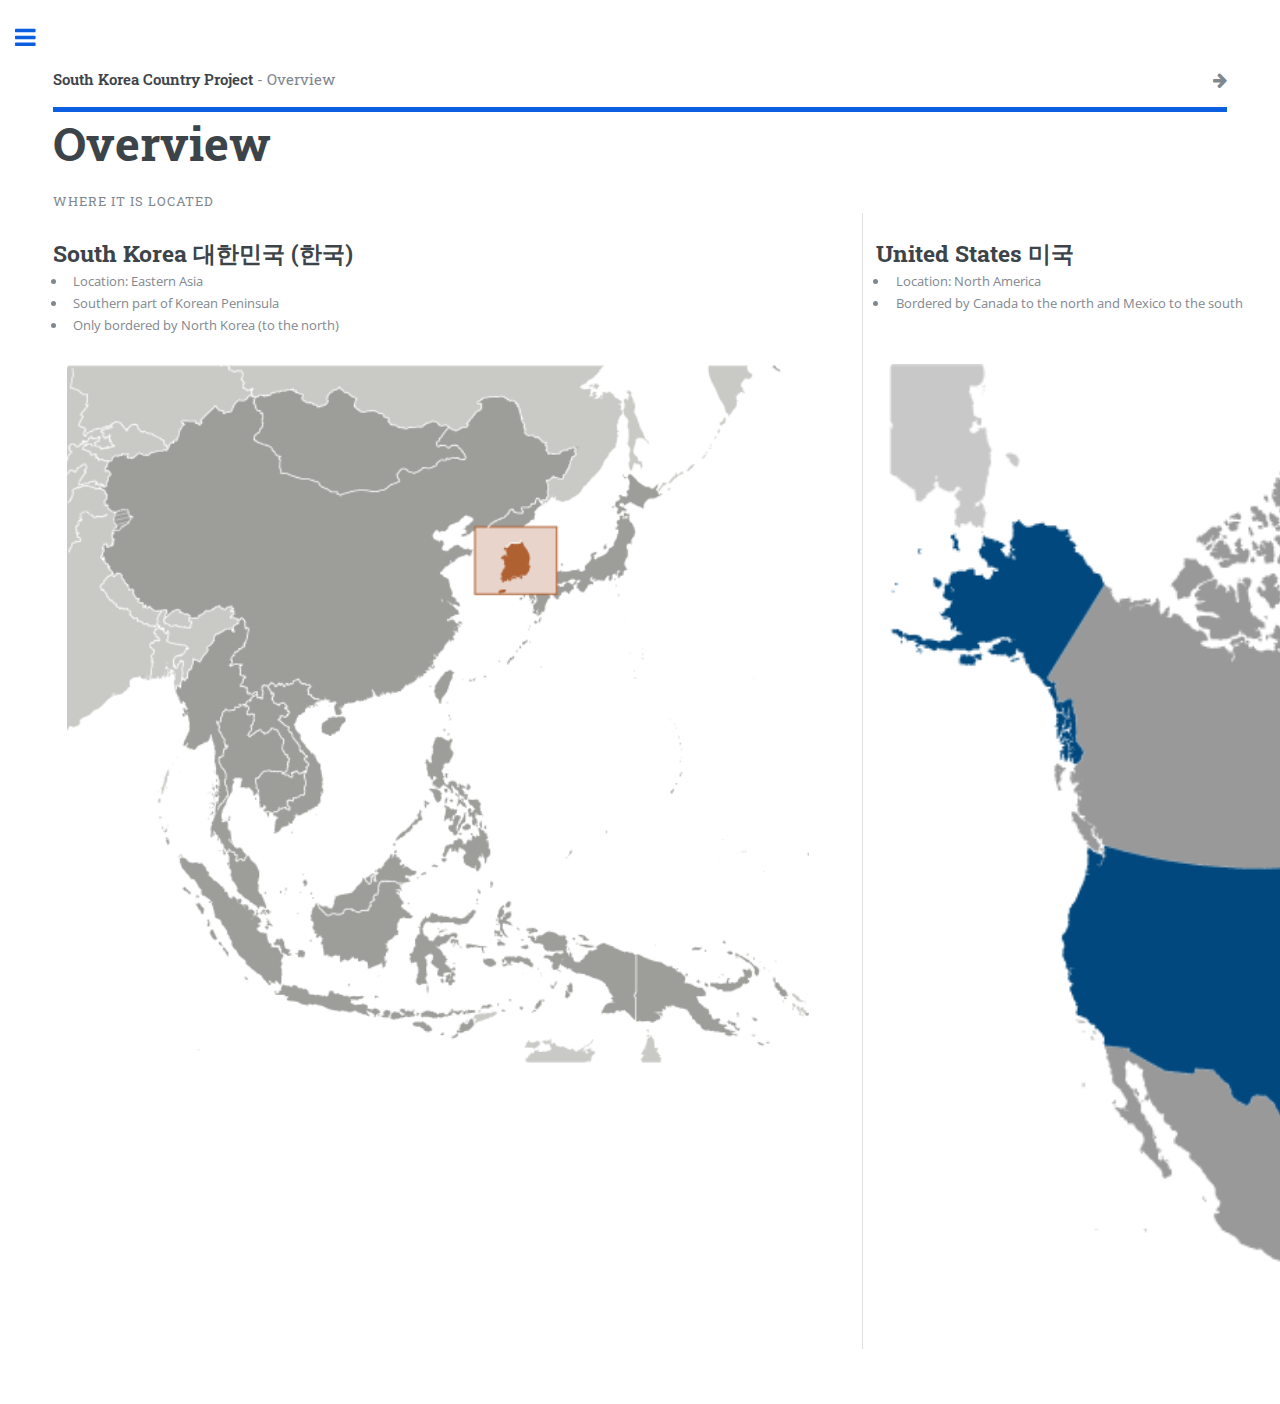
==== index.html @ 979a8338 "Add files via upload" ====
<!DOCTYPE HTML>
<html>
	<head>
		<title>Country Project - Overview</title>
		<meta charset="utf-8" />
		<meta name="viewport" content="width=device-width, initial-scale=1, user-scalable=no" />
		<link rel="stylesheet" href="assets/css/main.css" />
	</head>
	<body class="is-preload">

		<!-- Wrapper -->
			<div id="wrapper">

				<!-- Main -->
					<div id="main">
						<div class="inner">

							<!-- Header -->
								<header id="header">
									<a href="index.html" class="logo"><strong>South Korea Country Project</strong> - Overview</a>
									<ul class="icons">
										<li><a href="people.html" class="icon fa-arrow-right"><span class="label"></span></a></li>
									</ul>
								</header>

							<!-- Banner -->
								<section id="banner">
									<div class="content">
										<header>
											<h1>Overview</h1>
											<p>Where It Is Located</p>
										</header>
										<div class="posts">
											<article>
												<h2>South Korea 대한민국 (한국)</h2>
												<ul>
													<li>Location: Eastern Asia</li>
													<li>Southern part of Korean Peninsula</li>
													<li>Only bordered by North Korea (to the north)</li>
												</ul>
												<span class="object">
													<img src="images/krmap.png" alt="" />
												</span>
											</article>
											<article>
												<h2>United States 미국</h2>
												<ul>
													<li>Location: North America</li>
													<li>Bordered by Canada to the north and Mexico to the south</li>
													<br>
												</ul>
												<span class="object">
														<img src="images/usmap.png" alt="" />
												</span>
											</article>
										</div>
										<!--
										<ul class="actions">
											<li><a href="#" class="button big">Learn More</a></li>
										</ul>
									-->
									</div>
									
								</section>

							<!-- Section -->
							<!--
								<section>
									<header class="major">
										<h2>Erat lacinia</h2>
									</header>
									<div class="features">
										<article>
											<span class="icon fa-diamond"></span>
											<div class="content">
												<h3>Portitor ullamcorper</h3>
												<p>Aenean ornare velit lacus, ac varius enim lorem ullamcorper dolore. Proin aliquam facilisis ante interdum. Sed nulla amet lorem feugiat tempus aliquam.</p>
											</div>
										</article>
										<article>
											<span class="icon fa-paper-plane"></span>
											<div class="content">
												<h3>Sapien veroeros</h3>
												<p>Aenean ornare velit lacus, ac varius enim lorem ullamcorper dolore. Proin aliquam facilisis ante interdum. Sed nulla amet lorem feugiat tempus aliquam.</p>
											</div>
										</article>
										<article>
											<span class="icon fa-rocket"></span>
											<div class="content">
												<h3>Quam lorem ipsum</h3>
												<p>Aenean ornare velit lacus, ac varius enim lorem ullamcorper dolore. Proin aliquam facilisis ante interdum. Sed nulla amet lorem feugiat tempus aliquam.</p>
											</div>
										</article>
										<article>
											<span class="icon fa-signal"></span>
											<div class="content">
												<h3>Sed magna finibus</h3>
												<p>Aenean ornare velit lacus, ac varius enim lorem ullamcorper dolore. Proin aliquam facilisis ante interdum. Sed nulla amet lorem feugiat tempus aliquam.</p>
											</div>
										</article>
									</div>
								</section>
-->
							<!-- Section -->
							<!--
								<section>
									<header class="major">
										<h2>Ipsum sed dolor</h2>
									</header>
									<div class="posts">
										<article>
											<a href="#" class="image"><img src="images/pic01.jpg" alt="" /></a>
											<h3>Interdum aenean</h3>
											<p>Aenean ornare velit lacus, ac varius enim lorem ullamcorper dolore. Proin aliquam facilisis ante interdum. Sed nulla amet lorem feugiat tempus aliquam.</p>
											<ul class="actions">
												<li><a href="#" class="button">More</a></li>
											</ul>
										</article>
										<article>
											<a href="#" class="image"><img src="images/pic02.jpg" alt="" /></a>
											<h3>Nulla amet dolore</h3>
											<p>Aenean ornare velit lacus, ac varius enim lorem ullamcorper dolore. Proin aliquam facilisis ante interdum. Sed nulla amet lorem feugiat tempus aliquam.</p>
											<ul class="actions">
												<li><a href="#" class="button">More</a></li>
											</ul>
										</article>
										<article>
											<a href="#" class="image"><img src="images/pic03.jpg" alt="" /></a>
											<h3>Tempus ullamcorper</h3>
											<p>Aenean ornare velit lacus, ac varius enim lorem ullamcorper dolore. Proin aliquam facilisis ante interdum. Sed nulla amet lorem feugiat tempus aliquam.</p>
											<ul class="actions">
												<li><a href="#" class="button">More</a></li>
											</ul>
										</article>
										<article>
											<a href="#" class="image"><img src="images/pic04.jpg" alt="" /></a>
											<h3>Sed etiam facilis</h3>
											<p>Aenean ornare velit lacus, ac varius enim lorem ullamcorper dolore. Proin aliquam facilisis ante interdum. Sed nulla amet lorem feugiat tempus aliquam.</p>
											<ul class="actions">
												<li><a href="#" class="button">More</a></li>
											</ul>
										</article>
										<article>
											<a href="#" class="image"><img src="images/pic05.jpg" alt="" /></a>
											<h3>Feugiat lorem aenean</h3>
											<p>Aenean ornare velit lacus, ac varius enim lorem ullamcorper dolore. Proin aliquam facilisis ante interdum. Sed nulla amet lorem feugiat tempus aliquam.</p>
											<ul class="actions">
												<li><a href="#" class="button">More</a></li>
											</ul>
										</article>
										<article>
											<a href="#" class="image"><img src="images/pic06.jpg" alt="" /></a>
											<h3>Amet varius aliquam</h3>
											<p>Aenean ornare velit lacus, ac varius enim lorem ullamcorper dolore. Proin aliquam facilisis ante interdum. Sed nulla amet lorem feugiat tempus aliquam.</p>
											<ul class="actions">
												<li><a href="#" class="button">More</a></li>
											</ul>
										</article>
									</div>
								</section>
-->
						</div>
					</div>

				<!-- Sidebar -->
					<div id="sidebar">
						<div class="inner">

							<!-- Search -->
							<!--
								<section id="search" class="alt">
									<form method="post" action="#">
										<input type="text" name="query" id="query" placeholder="Search" />
									</form>
								</section>
-->
							<!-- Menu -->
								<nav id="menu">
									<header class="major">
										<h2>Navigation</h2>
									</header>
									<ul>
										<li><a href="index.html">Overview</a></li>
										<li><a href="people.html">People and Society</a></li>
										<li>
											<span class="opener">Government</span>
											<ul>
												<li><a href="govtype.html">Type of Government</a></li>
												<li><a href="govexe.html">Executive</a></li>
												<li><a href="govleg.html">Legislative</a></li>
												<li><a href="govjud.html">Judicial</a></li>
											</ul>
										</li>
										<li><a href="economy.html">Economy</a></li>
										<li><a href="costofliving.html">Cost of Living</a></li>
										<li><a href="military.html">Military</a></li>
										<li><a href="communication.html">Communication</a></li>
										<li><a href="energy.html">Energy</a></li>
										<li><a href="transportation.html">Transportation</a></li>
										<li><a href="facts.html">Interesting Facts</a></li>
									</ul>
								</nav>

							<!-- Section -->
							<!--
								<section>
									<header class="major">
										<h2>Ante interdum</h2>
									</header>
									<div class="mini-posts">
										<article>
											<a href="#" class="image"><img src="images/pic07.jpg" alt="" /></a>
											<p>Aenean ornare velit lacus, ac varius enim lorem ullamcorper dolore aliquam.</p>
										</article>
										<article>
											<a href="#" class="image"><img src="images/pic08.jpg" alt="" /></a>
											<p>Aenean ornare velit lacus, ac varius enim lorem ullamcorper dolore aliquam.</p>
										</article>
										<article>
											<a href="#" class="image"><img src="images/pic09.jpg" alt="" /></a>
											<p>Aenean ornare velit lacus, ac varius enim lorem ullamcorper dolore aliquam.</p>
										</article>
									</div>
									<ul class="actions">
										<li><a href="#" class="button">More</a></li>
									</ul>
								</section>
-->
							<!-- Section -->
							<!--
								<section>
									<header class="major">
										<h2>Get in touch</h2>
									</header>
									<p>Sed varius enim lorem ullamcorper dolore aliquam aenean ornare velit lacus, ac varius enim lorem ullamcorper dolore. Proin sed aliquam facilisis ante interdum. Sed nulla amet lorem feugiat tempus aliquam.</p>
									<ul class="contact">
										<li class="fa-envelope-o"><a href="#">information@untitled.tld</a></li>
										<li class="fa-phone">(000) 000-0000</li>
										<li class="fa-home">1234 Somewhere Road #8254<br />
										Nashville, TN 00000-0000</li>
									</ul>
								</section>
-->
							<!-- Footer -->
								<footer id="footer">
									<p class="copyright">Daniel Nguyen <br>
									Shenkman 4A</p>
								</footer>

						</div>
					</div>

			</div>

		<!-- Scripts -->
			<script src="assets/js/jquery.min.js"></script>
			<script src="assets/js/browser.min.js"></script>
			<script src="assets/js/breakpoints.min.js"></script>
			<script src="assets/js/util.js"></script>
			<script src="assets/js/main.js"></script>

	</body>
</html>
---- assets/css/main.css ----
@import url(font-awesome.min.css);
@import url("https://fonts.googleapis.com/css?family=Open+Sans:400,600,400italic,600italic|Roboto+Slab:400,700");

html, body, div, span, applet, object,
iframe, h1, h2, h3, h4, h5, h6, p, blockquote,
pre, a, abbr, acronym, address, big, cite,
code, del, dfn, em, img, ins, kbd, q, s, samp,
small, strike, strong, sub, sup, tt, var, b,
u, i, center, dl, dt, dd, ol, ul, li, fieldset,
form, label, legend, table, caption, tbody,
tfoot, thead, tr, th, td, article, aside,
canvas, details, embed, figure, figcaption,
footer, header, hgroup, menu, nav, output, ruby,
section, summary, time, mark, audio, video {
	margin: 0;
	padding: 0;
	border: 0;
	font-size: 100%;
	font: inherit;
	vertical-align: baseline;}

article, aside, details, figcaption, figure,
footer, header, hgroup, menu, nav, section {
	display: block;}

body {
	line-height: 1;
}

ol, ul {
	list-style: none;
}

blockquote, q {
	quotes: none;
}

	blockquote:before, blockquote:after, q:before, q:after {
		content: '';
		content: none;
	}

table {
	border-collapse: collapse;
	border-spacing: 0;
}

body {
	-webkit-text-size-adjust: none;
}

mark {
	background-color: transparent;
	color: inherit;
}

input::-moz-focus-inner {
	border: 0;
	padding: 0;
}

input, select, textarea {
	-moz-appearance: none;
	-webkit-appearance: none;
	-ms-appearance: none;
	appearance: none;
}

/* Basic */

	@-ms-viewport {
		width: device-width;
	}

	body {
		-ms-overflow-style: scrollbar;
	}

	@media screen and (max-width: 480px) {

		html, body {
			min-width: 320px;
		}

	}

	html {
		box-sizing: border-box;
	}

	*, *:before, *:after {
		box-sizing: inherit;
	}

	body {
		background: #ffffff;
	}

		body.is-preload *, body.is-preload *:before, body.is-preload *:after, body.is-resizing *, body.is-resizing *:before, body.is-resizing *:after {
			-moz-animation: none !important;
			-webkit-animation: none !important;
			-ms-animation: none !important;
			animation: none !important;
			-moz-transition: none !important;
			-webkit-transition: none !important;
			-ms-transition: none !important;
			transition: none !important;
		}

/* Type */

	body, input, select, textarea {
		color: #7f888f;
		font-family: "Open Sans", sans-serif;
		font-size: 13pt;
		font-weight: 400;
		line-height: 1.65;
	}

		@media screen and (max-width: 1680px) {

			body, input, select, textarea {
				font-size: 11pt;
			}

		}

		@media screen and (max-width: 1280px) {

			body, input, select, textarea {
				font-size: 10pt;
			}

		}

		@media screen and (max-width: 360px) {

			body, input, select, textarea {
				font-size: 9pt;
			}

		}

	a {
		-moz-transition: color 0.2s ease-in-out, border-bottom-color 0.2s ease-in-out;
		-webkit-transition: color 0.2s ease-in-out, border-bottom-color 0.2s ease-in-out;
		-ms-transition: color 0.2s ease-in-out, border-bottom-color 0.2s ease-in-out;
		transition: color 0.2s ease-in-out, border-bottom-color 0.2s ease-in-out;
		border-bottom: dotted 1px;
		color: #0d5fe2;
		text-decoration: none;
	}

		a:hover {
			border-bottom-color: #0d5fe2;
			color: #0d5fe2 !important;
		}

			a:hover strong {
				color: inherit;
			}

	strong, b {
		color: #3d4449;
		font-weight: 600;
	}

	em, i {
		font-style: italic;
	}

	p {
		margin: 0 0 0 0;
	}

	h1, h2, h3, h4, h5, h6 {
		color: #3d4449;
		font-family: "Roboto Slab", serif;
		font-weight: 700;
		line-height: 1.5;
		margin: 1em 0 0 0;
	}

		h1 a, h2 a, h3 a, h4 a, h5 a, h6 a {
			color: inherit;
			text-decoration: none;
			border-bottom: 0;
		}

	h1 {
		font-size: 4em;
		margin: 0 0 0.5em 0;
		line-height: 1.3;
	}

	h2 {
		font-size: 1.75em;
	}

	h3 {
		font-size: 1.25em;
	}

	h4 {
		font-size: 1.1em;
	}

	h5 {
		font-size: 0.9em;
	}

	h6 {
		font-size: 0.7em;
	}

	@media screen and (max-width: 1680px) {

		h1 {
			font-size: 3.5em;
		}

	}

	@media screen and (max-width: 980px) {

		h1 {
			font-size: 3.25em;
		}

	}

	@media screen and (max-width: 736px) {

		h1 {
			font-size: 2em;
			line-height: 1.4;
		}

		h2 {
			font-size: 1.5em;
		}

	}

	sub {
		font-size: 0.8em;
		position: relative;
		top: 0.5em;
	}

	sup {
		font-size: 0.8em;
		position: relative;
		top: -0.5em;
	}

	blockquote {
		border-left: solid 3px rgba(210, 215, 217, 0.75);
		font-style: italic;
		margin: 0 0 2em 0;
		padding: 0.5em 0 0.5em 2em;
	}

	code {
		background: rgba(230, 235, 237, 0.25);
		border-radius: 0.375em;
		border: solid 1px rgba(210, 215, 217, 0.75);
		font-family: "Courier New", monospace;
		font-size: 0.9em;
		margin: 0 0.25em;
		padding: 0.25em 0.65em;
	}

	pre {
		-webkit-overflow-scrolling: touch;
		font-family: "Courier New", monospace;
		font-size: 0.9em;
		margin: 0 0 2em 0;
	}

		pre code {
			display: block;
			line-height: 1.75;
			padding: 1em 1.5em;
			overflow-x: auto;
		}

	hr {
		border: 0;
		border-bottom: solid 1px rgba(210, 215, 217, 0.75);
		margin: 2em 0;
	}

		hr.major {
			margin: 3em 0;
		}

	.align-left {
		text-align: left;
	}

	.align-center {
		text-align: center;
	}

	.align-right {
		text-align: right;
	}

/* Row */

	.row {
		display: flex;
		flex-wrap: wrap;
		box-sizing: border-box;
		align-items: stretch;
	}

		.row > * {
			box-sizing: border-box;
		}

		.row.gtr-uniform > * > :last-child {
			margin-bottom: 0;
		}

		.row.aln-left {
			justify-content: flex-start;
		}

		.row.aln-center {
			justify-content: center;
		}

		.row.aln-right {
			justify-content: flex-end;
		}

		.row.aln-top {
			align-items: flex-start;
		}

		.row.aln-middle {
			align-items: center;
		}

		.row.aln-bottom {
			align-items: flex-end;
		}

		.row > .imp {
			order: -1;
		}

		.row > .col-1 {
			width: 8.3333333333%;
		}

		.row > .off-1 {
			margin-left: 8.3333333333%;
		}

		.row > .col-2 {
			width: 16.6666666667%;
		}

		.row > .off-2 {
			margin-left: 16.6666666667%;
		}

		.row > .col-3 {
			width: 25%;
		}

		.row > .off-3 {
			margin-left: 25%;
		}

		.row > .col-4 {
			width: 33.3333333333%;
		}

		.row > .off-4 {
			margin-left: 33.3333333333%;
		}

		.row > .col-5 {
			width: 41.6666666667%;
		}

		.row > .off-5 {
			margin-left: 41.6666666667%;
		}

		.row > .col-6 {
			width: 50%;
		}

		.row > .off-6 {
			margin-left: 50%;
		}

		.row > .col-7 {
			width: 58.3333333333%;
		}

		.row > .off-7 {
			margin-left: 58.3333333333%;
		}

		.row > .col-8 {
			width: 66.6666666667%;
		}

		.row > .off-8 {
			margin-left: 66.6666666667%;
		}

		.row > .col-9 {
			width: 75%;
		}

		.row > .off-9 {
			margin-left: 75%;
		}

		.row > .col-10 {
			width: 83.3333333333%;
		}

		.row > .off-10 {
			margin-left: 83.3333333333%;
		}

		.row > .col-11 {
			width: 91.6666666667%;
		}

		.row > .off-11 {
			margin-left: 91.6666666667%;
		}

		.row > .col-12 {
			width: 100%;
		}

		.row > .off-12 {
			margin-left: 100%;
		}

		.row.gtr-0 {
			margin-top: 0;
			margin-left: 0em;
		}

			.row.gtr-0 > * {
				padding: 0 0 0 0em;
			}

			.row.gtr-0.gtr-uniform {
				margin-top: 0em;
			}

				.row.gtr-0.gtr-uniform > * {
					padding-top: 0em;
				}

		.row.gtr-25 {
			margin-top: 0;
			margin-left: -0.375em;
		}

			.row.gtr-25 > * {
				padding: 0 0 0 0.375em;
			}

			.row.gtr-25.gtr-uniform {
				margin-top: -0.375em;
			}

				.row.gtr-25.gtr-uniform > * {
					padding-top: 0.375em;
				}

		.row.gtr-50 {
			margin-top: 0;
			margin-left: -0.75em;
		}

			.row.gtr-50 > * {
				padding: 0 0 0 0.75em;
			}

			.row.gtr-50.gtr-uniform {
				margin-top: -0.75em;
			}

				.row.gtr-50.gtr-uniform > * {
					padding-top: 0.75em;
				}

		.row {
			margin-top: 0;
			margin-left: -1.5em;
		}

			.row > * {
				padding: 0 0 0 1.5em;
			}

			.row.gtr-uniform {
				margin-top: -1.5em;
			}

				.row.gtr-uniform > * {
					padding-top: 1.5em;
				}

		.row.gtr-150 {
			margin-top: 0;
			margin-left: -2.25em;
		}

			.row.gtr-150 > * {
				padding: 0 0 0 2.25em;
			}

			.row.gtr-150.gtr-uniform {
				margin-top: -2.25em;
			}

				.row.gtr-150.gtr-uniform > * {
					padding-top: 2.25em;
				}

		.row.gtr-200 {
			margin-top: 0;
			margin-left: -3em;
		}

			.row.gtr-200 > * {
				padding: 0 0 0 3em;
			}

			.row.gtr-200.gtr-uniform {
				margin-top: -3em;
			}

				.row.gtr-200.gtr-uniform > * {
					padding-top: 3em;
				}

		@media screen and (max-width: 1680px) {

			.row {
				display: flex;
				flex-wrap: wrap;
				box-sizing: border-box;
				align-items: stretch;
			}

				.row > * {
					box-sizing: border-box;
				}

				.row.gtr-uniform > * > :last-child {
					margin-bottom: 0;
				}

				.row.aln-left {
					justify-content: flex-start;
				}

				.row.aln-center {
					justify-content: center;
				}

				.row.aln-right {
					justify-content: flex-end;
				}

				.row.aln-top {
					align-items: flex-start;
				}

				.row.aln-middle {
					align-items: center;
				}

				.row.aln-bottom {
					align-items: flex-end;
				}

				.row > .imp-xlarge {
					order: -1;
				}

				.row > .col-1-xlarge {
					width: 8.3333333333%;
				}

				.row > .off-1-xlarge {
					margin-left: 8.3333333333%;
				}

				.row > .col-2-xlarge {
					width: 16.6666666667%;
				}

				.row > .off-2-xlarge {
					margin-left: 16.6666666667%;
				}

				.row > .col-3-xlarge {
					width: 25%;
				}

				.row > .off-3-xlarge {
					margin-left: 25%;
				}

				.row > .col-4-xlarge {
					width: 33.3333333333%;
				}

				.row > .off-4-xlarge {
					margin-left: 33.3333333333%;
				}

				.row > .col-5-xlarge {
					width: 41.6666666667%;
				}

				.row > .off-5-xlarge {
					margin-left: 41.6666666667%;
				}

				.row > .col-6-xlarge {
					width: 50%;
				}

				.row > .off-6-xlarge {
					margin-left: 50%;
				}

				.row > .col-7-xlarge {
					width: 58.3333333333%;
				}

				.row > .off-7-xlarge {
					margin-left: 58.3333333333%;
				}

				.row > .col-8-xlarge {
					width: 66.6666666667%;
				}

				.row > .off-8-xlarge {
					margin-left: 66.6666666667%;
				}

				.row > .col-9-xlarge {
					width: 75%;
				}

				.row > .off-9-xlarge {
					margin-left: 75%;
				}

				.row > .col-10-xlarge {
					width: 83.3333333333%;
				}

				.row > .off-10-xlarge {
					margin-left: 83.3333333333%;
				}

				.row > .col-11-xlarge {
					width: 91.6666666667%;
				}

				.row > .off-11-xlarge {
					margin-left: 91.6666666667%;
				}

				.row > .col-12-xlarge {
					width: 100%;
				}

				.row > .off-12-xlarge {
					margin-left: 100%;
				}

				.row.gtr-0 {
					margin-top: 0;
					margin-left: 0em;
				}

					.row.gtr-0 > * {
						padding: 0 0 0 0em;
					}

					.row.gtr-0.gtr-uniform {
						margin-top: 0em;
					}

						.row.gtr-0.gtr-uniform > * {
							padding-top: 0em;
						}

				.row.gtr-25 {
					margin-top: 0;
					margin-left: -0.375em;
				}

					.row.gtr-25 > * {
						padding: 0 0 0 0.375em;
					}

					.row.gtr-25.gtr-uniform {
						margin-top: -0.375em;
					}

						.row.gtr-25.gtr-uniform > * {
							padding-top: 0.375em;
						}

				.row.gtr-50 {
					margin-top: 0;
					margin-left: -0.75em;
				}

					.row.gtr-50 > * {
						padding: 0 0 0 0.75em;
					}

					.row.gtr-50.gtr-uniform {
						margin-top: -0.75em;
					}

						.row.gtr-50.gtr-uniform > * {
							padding-top: 0.75em;
						}

				.row {
					margin-top: 0;
					margin-left: -1.5em;
				}

					.row > * {
						padding: 0 0 0 1.5em;
					}

					.row.gtr-uniform {
						margin-top: -1.5em;
					}

						.row.gtr-uniform > * {
							padding-top: 1.5em;
						}

				.row.gtr-150 {
					margin-top: 0;
					margin-left: -2.25em;
				}

					.row.gtr-150 > * {
						padding: 0 0 0 2.25em;
					}

					.row.gtr-150.gtr-uniform {
						margin-top: -2.25em;
					}

						.row.gtr-150.gtr-uniform > * {
							padding-top: 2.25em;
						}

				.row.gtr-200 {
					margin-top: 0;
					margin-left: -3em;
				}

					.row.gtr-200 > * {
						padding: 0 0 0 3em;
					}

					.row.gtr-200.gtr-uniform {
						margin-top: -3em;
					}

						.row.gtr-200.gtr-uniform > * {
							padding-top: 3em;
						}

		}

		@media screen and (max-width: 1280px) {

			.row {
				display: flex;
				flex-wrap: wrap;
				box-sizing: border-box;
				align-items: stretch;
			}

				.row > * {
					box-sizing: border-box;
				}

				.row.gtr-uniform > * > :last-child {
					margin-bottom: 0;
				}

				.row.aln-left {
					justify-content: flex-start;
				}

				.row.aln-center {
					justify-content: center;
				}

				.row.aln-right {
					justify-content: flex-end;
				}

				.row.aln-top {
					align-items: flex-start;
				}

				.row.aln-middle {
					align-items: center;
				}

				.row.aln-bottom {
					align-items: flex-end;
				}

				.row > .imp-large {
					order: -1;
				}

				.row > .col-1-large {
					width: 8.3333333333%;
				}

				.row > .off-1-large {
					margin-left: 8.3333333333%;
				}

				.row > .col-2-large {
					width: 16.6666666667%;
				}

				.row > .off-2-large {
					margin-left: 16.6666666667%;
				}

				.row > .col-3-large {
					width: 25%;
				}

				.row > .off-3-large {
					margin-left: 25%;
				}

				.row > .col-4-large {
					width: 33.3333333333%;
				}

				.row > .off-4-large {
					margin-left: 33.3333333333%;
				}

				.row > .col-5-large {
					width: 41.6666666667%;
				}

				.row > .off-5-large {
					margin-left: 41.6666666667%;
				}

				.row > .col-6-large {
					width: 50%;
				}

				.row > .off-6-large {
					margin-left: 50%;
				}

				.row > .col-7-large {
					width: 58.3333333333%;
				}

				.row > .off-7-large {
					margin-left: 58.3333333333%;
				}

				.row > .col-8-large {
					width: 66.6666666667%;
				}

				.row > .off-8-large {
					margin-left: 66.6666666667%;
				}

				.row > .col-9-large {
					width: 75%;
				}

				.row > .off-9-large {
					margin-left: 75%;
				}

				.row > .col-10-large {
					width: 83.3333333333%;
				}

				.row > .off-10-large {
					margin-left: 83.3333333333%;
				}

				.row > .col-11-large {
					width: 91.6666666667%;
				}

				.row > .off-11-large {
					margin-left: 91.6666666667%;
				}

				.row > .col-12-large {
					width: 100%;
				}

				.row > .off-12-large {
					margin-left: 100%;
				}

				.row.gtr-0 {
					margin-top: 0;
					margin-left: 0em;
				}

					.row.gtr-0 > * {
						padding: 0 0 0 0em;
					}

					.row.gtr-0.gtr-uniform {
						margin-top: 0em;
					}

						.row.gtr-0.gtr-uniform > * {
							padding-top: 0em;
						}

				.row.gtr-25 {
					margin-top: 0;
					margin-left: -0.375em;
				}

					.row.gtr-25 > * {
						padding: 0 0 0 0.375em;
					}

					.row.gtr-25.gtr-uniform {
						margin-top: -0.375em;
					}

						.row.gtr-25.gtr-uniform > * {
							padding-top: 0.375em;
						}

				.row.gtr-50 {
					margin-top: 0;
					margin-left: -0.75em;
				}

					.row.gtr-50 > * {
						padding: 0 0 0 0.75em;
					}

					.row.gtr-50.gtr-uniform {
						margin-top: -0.75em;
					}

						.row.gtr-50.gtr-uniform > * {
							padding-top: 0.75em;
						}

				.row {
					margin-top: 0;
					margin-left: -1.5em;
				}

					.row > * {
						padding: 0 0 0 1.5em;
					}

					.row.gtr-uniform {
						margin-top: -1.5em;
					}

						.row.gtr-uniform > * {
							padding-top: 1.5em;
						}

				.row.gtr-150 {
					margin-top: 0;
					margin-left: -2.25em;
				}

					.row.gtr-150 > * {
						padding: 0 0 0 2.25em;
					}

					.row.gtr-150.gtr-uniform {
						margin-top: -2.25em;
					}

						.row.gtr-150.gtr-uniform > * {
							padding-top: 2.25em;
						}

				.row.gtr-200 {
					margin-top: 0;
					margin-left: -3em;
				}

					.row.gtr-200 > * {
						padding: 0 0 0 3em;
					}

					.row.gtr-200.gtr-uniform {
						margin-top: -3em;
					}

						.row.gtr-200.gtr-uniform > * {
							padding-top: 3em;
						}

		}

		@media screen and (max-width: 980px) {

			.row {
				display: flex;
				flex-wrap: wrap;
				box-sizing: border-box;
				align-items: stretch;
			}

				.row > * {
					box-sizing: border-box;
				}

				.row.gtr-uniform > * > :last-child {
					margin-bottom: 0;
				}

				.row.aln-left {
					justify-content: flex-start;
				}

				.row.aln-center {
					justify-content: center;
				}

				.row.aln-right {
					justify-content: flex-end;
				}

				.row.aln-top {
					align-items: flex-start;
				}

				.row.aln-middle {
					align-items: center;
				}

				.row.aln-bottom {
					align-items: flex-end;
				}

				.row > .imp-medium {
					order: -1;
				}

				.row > .col-1-medium {
					width: 8.3333333333%;
				}

				.row > .off-1-medium {
					margin-left: 8.3333333333%;
				}

				.row > .col-2-medium {
					width: 16.6666666667%;
				}

				.row > .off-2-medium {
					margin-left: 16.6666666667%;
				}

				.row > .col-3-medium {
					width: 25%;
				}

				.row > .off-3-medium {
					margin-left: 25%;
				}

				.row > .col-4-medium {
					width: 33.3333333333%;
				}

				.row > .off-4-medium {
					margin-left: 33.3333333333%;
				}

				.row > .col-5-medium {
					width: 41.6666666667%;
				}

				.row > .off-5-medium {
					margin-left: 41.6666666667%;
				}

				.row > .col-6-medium {
					width: 50%;
				}

				.row > .off-6-medium {
					margin-left: 50%;
				}

				.row > .col-7-medium {
					width: 58.3333333333%;
				}

				.row > .off-7-medium {
					margin-left: 58.3333333333%;
				}

				.row > .col-8-medium {
					width: 66.6666666667%;
				}

				.row > .off-8-medium {
					margin-left: 66.6666666667%;
				}

				.row > .col-9-medium {
					width: 75%;
				}

				.row > .off-9-medium {
					margin-left: 75%;
				}

				.row > .col-10-medium {
					width: 83.3333333333%;
				}

				.row > .off-10-medium {
					margin-left: 83.3333333333%;
				}

				.row > .col-11-medium {
					width: 91.6666666667%;
				}

				.row > .off-11-medium {
					margin-left: 91.6666666667%;
				}

				.row > .col-12-medium {
					width: 100%;
				}

				.row > .off-12-medium {
					margin-left: 100%;
				}

				.row.gtr-0 {
					margin-top: 0;
					margin-left: 0em;
				}

					.row.gtr-0 > * {
						padding: 0 0 0 0em;
					}

					.row.gtr-0.gtr-uniform {
						margin-top: 0em;
					}

						.row.gtr-0.gtr-uniform > * {
							padding-top: 0em;
						}

				.row.gtr-25 {
					margin-top: 0;
					margin-left: -0.375em;
				}

					.row.gtr-25 > * {
						padding: 0 0 0 0.375em;
					}

					.row.gtr-25.gtr-uniform {
						margin-top: -0.375em;
					}

						.row.gtr-25.gtr-uniform > * {
							padding-top: 0.375em;
						}

				.row.gtr-50 {
					margin-top: 0;
					margin-left: -0.75em;
				}

					.row.gtr-50 > * {
						padding: 0 0 0 0.75em;
					}

					.row.gtr-50.gtr-uniform {
						margin-top: -0.75em;
					}

						.row.gtr-50.gtr-uniform > * {
							padding-top: 0.75em;
						}

				.row {
					margin-top: 0;
					margin-left: -1.5em;
				}

					.row > * {
						padding: 0 0 0 1.5em;
					}

					.row.gtr-uniform {
						margin-top: -1.5em;
					}

						.row.gtr-uniform > * {
							padding-top: 1.5em;
						}

				.row.gtr-150 {
					margin-top: 0;
					margin-left: -2.25em;
				}

					.row.gtr-150 > * {
						padding: 0 0 0 2.25em;
					}

					.row.gtr-150.gtr-uniform {
						margin-top: -2.25em;
					}

						.row.gtr-150.gtr-uniform > * {
							padding-top: 2.25em;
						}

				.row.gtr-200 {
					margin-top: 0;
					margin-left: -3em;
				}

					.row.gtr-200 > * {
						padding: 0 0 0 3em;
					}

					.row.gtr-200.gtr-uniform {
						margin-top: -3em;
					}

						.row.gtr-200.gtr-uniform > * {
							padding-top: 3em;
						}

		}

		@media screen and (max-width: 736px) {

			.row {
				display: flex;
				flex-wrap: wrap;
				box-sizing: border-box;
				align-items: stretch;
			}

				.row > * {
					box-sizing: border-box;
				}

				.row.gtr-uniform > * > :last-child {
					margin-bottom: 0;
				}

				.row.aln-left {
					justify-content: flex-start;
				}

				.row.aln-center {
					justify-content: center;
				}

				.row.aln-right {
					justify-content: flex-end;
				}

				.row.aln-top {
					align-items: flex-start;
				}

				.row.aln-middle {
					align-items: center;
				}

				.row.aln-bottom {
					align-items: flex-end;
				}

				.row > .imp-small {
					order: -1;
				}

				.row > .col-1-small {
					width: 8.3333333333%;
				}

				.row > .off-1-small {
					margin-left: 8.3333333333%;
				}

				.row > .col-2-small {
					width: 16.6666666667%;
				}

				.row > .off-2-small {
					margin-left: 16.6666666667%;
				}

				.row > .col-3-small {
					width: 25%;
				}

				.row > .off-3-small {
					margin-left: 25%;
				}

				.row > .col-4-small {
					width: 33.3333333333%;
				}

				.row > .off-4-small {
					margin-left: 33.3333333333%;
				}

				.row > .col-5-small {
					width: 41.6666666667%;
				}

				.row > .off-5-small {
					margin-left: 41.6666666667%;
				}

				.row > .col-6-small {
					width: 50%;
				}

				.row > .off-6-small {
					margin-left: 50%;
				}

				.row > .col-7-small {
					width: 58.3333333333%;
				}

				.row > .off-7-small {
					margin-left: 58.3333333333%;
				}

				.row > .col-8-small {
					width: 66.6666666667%;
				}

				.row > .off-8-small {
					margin-left: 66.6666666667%;
				}

				.row > .col-9-small {
					width: 75%;
				}

				.row > .off-9-small {
					margin-left: 75%;
				}

				.row > .col-10-small {
					width: 83.3333333333%;
				}

				.row > .off-10-small {
					margin-left: 83.3333333333%;
				}

				.row > .col-11-small {
					width: 91.6666666667%;
				}

				.row > .off-11-small {
					margin-left: 91.6666666667%;
				}

				.row > .col-12-small {
					width: 100%;
				}

				.row > .off-12-small {
					margin-left: 100%;
				}

				.row.gtr-0 {
					margin-top: 0;
					margin-left: 0em;
				}

					.row.gtr-0 > * {
						padding: 0 0 0 0em;
					}

					.row.gtr-0.gtr-uniform {
						margin-top: 0em;
					}

						.row.gtr-0.gtr-uniform > * {
							padding-top: 0em;
						}

				.row.gtr-25 {
					margin-top: 0;
					margin-left: -0.375em;
				}

					.row.gtr-25 > * {
						padding: 0 0 0 0.375em;
					}

					.row.gtr-25.gtr-uniform {
						margin-top: -0.375em;
					}

						.row.gtr-25.gtr-uniform > * {
							padding-top: 0.375em;
						}

				.row.gtr-50 {
					margin-top: 0;
					margin-left: -0.75em;
				}

					.row.gtr-50 > * {
						padding: 0 0 0 0.75em;
					}

					.row.gtr-50.gtr-uniform {
						margin-top: -0.75em;
					}

						.row.gtr-50.gtr-uniform > * {
							padding-top: 0.75em;
						}

				.row {
					margin-top: 0;
					margin-left: -1.5em;
				}

					.row > * {
						padding: 0 0 0 1.5em;
					}

					.row.gtr-uniform {
						margin-top: -1.5em;
					}

						.row.gtr-uniform > * {
							padding-top: 1.5em;
						}

				.row.gtr-150 {
					margin-top: 0;
					margin-left: -2.25em;
				}

					.row.gtr-150 > * {
						padding: 0 0 0 2.25em;
					}

					.row.gtr-150.gtr-uniform {
						margin-top: -2.25em;
					}

						.row.gtr-150.gtr-uniform > * {
							padding-top: 2.25em;
						}

				.row.gtr-200 {
					margin-top: 0;
					margin-left: -3em;
				}

					.row.gtr-200 > * {
						padding: 0 0 0 3em;
					}

					.row.gtr-200.gtr-uniform {
						margin-top: -3em;
					}

						.row.gtr-200.gtr-uniform > * {
							padding-top: 3em;
						}

		}

		@media screen and (max-width: 480px) {

			.row {
				display: flex;
				flex-wrap: wrap;
				box-sizing: border-box;
				align-items: stretch;
			}

				.row > * {
					box-sizing: border-box;
				}

				.row.gtr-uniform > * > :last-child {
					margin-bottom: 0;
				}

				.row.aln-left {
					justify-content: flex-start;
				}

				.row.aln-center {
					justify-content: center;
				}

				.row.aln-right {
					justify-content: flex-end;
				}

				.row.aln-top {
					align-items: flex-start;
				}

				.row.aln-middle {
					align-items: center;
				}

				.row.aln-bottom {
					align-items: flex-end;
				}

				.row > .imp-xsmall {
					order: -1;
				}

				.row > .col-1-xsmall {
					width: 8.3333333333%;
				}

				.row > .off-1-xsmall {
					margin-left: 8.3333333333%;
				}

				.row > .col-2-xsmall {
					width: 16.6666666667%;
				}

				.row > .off-2-xsmall {
					margin-left: 16.6666666667%;
				}

				.row > .col-3-xsmall {
					width: 25%;
				}

				.row > .off-3-xsmall {
					margin-left: 25%;
				}

				.row > .col-4-xsmall {
					width: 33.3333333333%;
				}

				.row > .off-4-xsmall {
					margin-left: 33.3333333333%;
				}

				.row > .col-5-xsmall {
					width: 41.6666666667%;
				}

				.row > .off-5-xsmall {
					margin-left: 41.6666666667%;
				}

				.row > .col-6-xsmall {
					width: 50%;
				}

				.row > .off-6-xsmall {
					margin-left: 50%;
				}

				.row > .col-7-xsmall {
					width: 58.3333333333%;
				}

				.row > .off-7-xsmall {
					margin-left: 58.3333333333%;
				}

				.row > .col-8-xsmall {
					width: 66.6666666667%;
				}

				.row > .off-8-xsmall {
					margin-left: 66.6666666667%;
				}

				.row > .col-9-xsmall {
					width: 75%;
				}

				.row > .off-9-xsmall {
					margin-left: 75%;
				}

				.row > .col-10-xsmall {
					width: 83.3333333333%;
				}

				.row > .off-10-xsmall {
					margin-left: 83.3333333333%;
				}

				.row > .col-11-xsmall {
					width: 91.6666666667%;
				}

				.row > .off-11-xsmall {
					margin-left: 91.6666666667%;
				}

				.row > .col-12-xsmall {
					width: 100%;
				}

				.row > .off-12-xsmall {
					margin-left: 100%;
				}

				.row.gtr-0 {
					margin-top: 0;
					margin-left: 0em;
				}

					.row.gtr-0 > * {
						padding: 0 0 0 0em;
					}

					.row.gtr-0.gtr-uniform {
						margin-top: 0em;
					}

						.row.gtr-0.gtr-uniform > * {
							padding-top: 0em;
						}

				.row.gtr-25 {
					margin-top: 0;
					margin-left: -0.375em;
				}

					.row.gtr-25 > * {
						padding: 0 0 0 0.375em;
					}

					.row.gtr-25.gtr-uniform {
						margin-top: -0.375em;
					}

						.row.gtr-25.gtr-uniform > * {
							padding-top: 0.375em;
						}

				.row.gtr-50 {
					margin-top: 0;
					margin-left: -0.75em;
				}

					.row.gtr-50 > * {
						padding: 0 0 0 0.75em;
					}

					.row.gtr-50.gtr-uniform {
						margin-top: -0.75em;
					}

						.row.gtr-50.gtr-uniform > * {
							padding-top: 0.75em;
						}

				.row {
					margin-top: 0;
					margin-left: -1.5em;
				}

					.row > * {
						padding: 0 0 0 1.5em;
					}

					.row.gtr-uniform {
						margin-top: -1.5em;
					}

						.row.gtr-uniform > * {
							padding-top: 1.5em;
						}

				.row.gtr-150 {
					margin-top: 0;
					margin-left: -2.25em;
				}

					.row.gtr-150 > * {
						padding: 0 0 0 2.25em;
					}

					.row.gtr-150.gtr-uniform {
						margin-top: -2.25em;
					}

						.row.gtr-150.gtr-uniform > * {
							padding-top: 2.25em;
						}

				.row.gtr-200 {
					margin-top: 0;
					margin-left: -3em;
				}

					.row.gtr-200 > * {
						padding: 0 0 0 3em;
					}

					.row.gtr-200.gtr-uniform {
						margin-top: -3em;
					}

						.row.gtr-200.gtr-uniform > * {
							padding-top: 3em;
						}

		}

/* Section/Article */

	section.special, article.special {
		text-align: center;
	}

	header p {
		font-family: "Roboto Slab", serif;
		font-size: 1em;
		font-weight: 400;
		letter-spacing: 0.075em;
		margin-top: -0.5em;
		text-transform: uppercase;
	}

	header.major > :last-child {
		border-bottom: solid 3px #0d5fe2;
		display: inline-block;
		margin: 0 0 2em 0;
		padding: 0 0.75em 0.5em 0;
	}

	header.main > :last-child {
		margin: 0 0 1em 0;
	}

/* Form */

	form {
		margin: 0 0 2em 0;
	}

	label {
		color: #3d4449;
		display: block;
		font-size: 0.9em;
		font-weight: 600;
		margin: 0 0 1em 0;
	}

	input[type="text"],
	input[type="password"],
	input[type="email"],
	input[type="tel"],
	input[type="search"],
	input[type="url"],
	select,
	textarea {
		-moz-appearance: none;
		-webkit-appearance: none;
		-ms-appearance: none;
		appearance: none;
		background: #ffffff;
		border-radius: 0.375em;
		border: none;
		border: solid 1px rgba(210, 215, 217, 0.75);
		color: inherit;
		display: block;
		outline: 0;
		padding: 0 1em;
		text-decoration: none;
		width: 100%;
	}

		input[type="text"]:invalid,
		input[type="password"]:invalid,
		input[type="email"]:invalid,
		input[type="tel"]:invalid,
		input[type="search"]:invalid,
		input[type="url"]:invalid,
		select:invalid,
		textarea:invalid {
			box-shadow: none;
		}

		input[type="text"]:focus,
		input[type="password"]:focus,
		input[type="email"]:focus,
		input[type="tel"]:focus,
		input[type="search"]:focus,
		input[type="url"]:focus,
		select:focus,
		textarea:focus {
			border-color: #0d5fe2;
			box-shadow: 0 0 0 1px #0d5fe2;
		}

	select {
		background-image: url("data:image/svg+xml;charset=utf8,%3Csvg xmlns='http://www.w3.org/2000/svg' width='40' height='40' preserveAspectRatio='none' viewBox='0 0 40 40'%3E%3Cpath d='M9.4,12.3l10.4,10.4l10.4-10.4c0.2-0.2,0.5-0.4,0.9-0.4c0.3,0,0.6,0.1,0.9,0.4l3.3,3.3c0.2,0.2,0.4,0.5,0.4,0.9 c0,0.4-0.1,0.6-0.4,0.9L20.7,31.9c-0.2,0.2-0.5,0.4-0.9,0.4c-0.3,0-0.6-0.1-0.9-0.4L4.3,17.3c-0.2-0.2-0.4-0.5-0.4-0.9 c0-0.4,0.1-0.6,0.4-0.9l3.3-3.3c0.2-0.2,0.5-0.4,0.9-0.4S9.1,12.1,9.4,12.3z' fill='rgba(210, 215, 217, 0.75)' /%3E%3C/svg%3E");
		background-size: 1.25em;
		background-repeat: no-repeat;
		background-position: calc(100% - 1em) center;
		height: 2.75em;
		padding-right: 2.75em;
		text-overflow: ellipsis;
	}

		select option {
			color: #3d4449;
			background: #ffffff;
		}

		select:focus::-ms-value {
			background-color: transparent;
		}

		select::-ms-expand {
			display: none;
		}

	input[type="text"],
	input[type="password"],
	input[type="email"],
	input[type="tel"],
	input[type="search"],
	input[type="url"],
	select {
		height: 2.75em;
	}

	textarea {
		padding: 0.75em 1em;
	}

	input[type="checkbox"],
	input[type="radio"] {
		-moz-appearance: none;
		-webkit-appearance: none;
		-ms-appearance: none;
		appearance: none;
		display: block;
		float: left;
		margin-right: -2em;
		opacity: 0;
		width: 1em;
		z-index: -1;
	}

		input[type="checkbox"] + label,
		input[type="radio"] + label {
			text-decoration: none;
			color: #7f888f;
			cursor: pointer;
			display: inline-block;
			font-size: 1em;
			font-weight: 400;
			padding-left: 2.4em;
			padding-right: 0.75em;
			position: relative;
		}

			input[type="checkbox"] + label:before,
			input[type="radio"] + label:before {
				-moz-osx-font-smoothing: grayscale;
				-webkit-font-smoothing: antialiased;
				font-family: FontAwesome;
				font-style: normal;
				font-weight: normal;
				text-transform: none !important;
			}

			input[type="checkbox"] + label:before,
			input[type="radio"] + label:before {
				background: #ffffff;
				border-radius: 0.375em;
				border: solid 1px rgba(210, 215, 217, 0.75);
				content: '';
				display: inline-block;
				height: 1.65em;
				left: 0;
				line-height: 1.58125em;
				position: absolute;
				text-align: center;
				top: 0;
				width: 1.65em;
			}

		input[type="checkbox"]:checked + label:before,
		input[type="radio"]:checked + label:before {
			background: #3d4449;
			border-color: #3d4449;
			color: #ffffff;
			content: '\f00c';
		}

		input[type="checkbox"]:focus + label:before,
		input[type="radio"]:focus + label:before {
			border-color: #0d5fe2;
			box-shadow: 0 0 0 1px #0d5fe2;
		}

	input[type="checkbox"] + label:before {
		border-radius: 0.375em;
	}

	input[type="radio"] + label:before {
		border-radius: 100%;
	}

	::-webkit-input-placeholder {
		color: #9fa3a6 !important;
		opacity: 1.0;
	}

	:-moz-placeholder {
		color: #9fa3a6 !important;
		opacity: 1.0;
	}

	::-moz-placeholder {
		color: #9fa3a6 !important;
		opacity: 1.0;
	}

	:-ms-input-placeholder {
		color: #9fa3a6 !important;
		opacity: 1.0;
	}

/* Box */

	.box {
		border-radius: 0.375em;
		border: solid 1px rgba(210, 215, 217, 0.75);
		margin-bottom: 2em;
		padding: 1.5em;
	}

		.box > :last-child,
		.box > :last-child > :last-child,
		.box > :last-child > :last-child > :last-child {
			margin-bottom: 0;
		}

		.box.alt {
			border: 0;
			border-radius: 0;
			padding: 0;
		}

/* Icon */

	.icon {
		text-decoration: none;
		border-bottom: none;
		position: relative;
	}

		.icon:before {
			-moz-osx-font-smoothing: grayscale;
			-webkit-font-smoothing: antialiased;
			font-family: FontAwesome;
			font-style: normal;
			font-weight: normal;
			text-transform: none !important;
		}

		.icon > .label {
			display: none;
		}

/* Image */

	.image {
		border-radius: 0.375em;
		border: 0;
		display: inline-block;
		position: relative;
	}

		.image img {
			border-radius: 0.375em;
			display: block;
		}

		.image.left, .image.right {
			max-width: 40%;
		}

			.image.left img, .image.right img {
				width: 100%;
			}

		.image.left {
			float: left;
			padding: 0 1.5em 1em 0;
			top: 0.25em;
		}

		.image.right {
			float: right;
			padding: 0 0 1em 1.5em;
			top: 0.25em;
		}

		.image.fit {
			display: block;
			margin: 0 0 2em 0;
			width: 100%;
		}

			.image.fit img {
				width: 100%;
			}

		.image.main {
			display: block;
			margin: 0 0 3em 0;
			width: 100%;
		}

			.image.main img {
				width: 100%;
			}

	a.image {
		overflow: hidden;
	}

		a.image img {
			-moz-transition: -moz-transform 0.2s ease;
			-webkit-transition: -webkit-transform 0.2s ease;
			-ms-transition: -ms-transform 0.2s ease;
			transition: transform 0.2s ease;
		}

		a.image:hover img {
			-moz-transform: scale(1.075);
			-webkit-transform: scale(1.075);
			-ms-transform: scale(1.075);
			transform: scale(1.075);
		}

/* List */

	ol {
		list-style: decimal;
		margin: 0 0 2em 0;
		padding-left: 1.25em;
	}

		ol li {
			padding-left: 0.25em;
		}

	ul {
		list-style: disc;
		margin: 0 0 0 0;
		padding-left: 1em;
	}

		ul li {
			padding-left: 0.5em;
		}

		ul.alt {
			list-style: none;
			padding-left: 0;
		}

			ul.alt li {
				border-top: solid 1px rgba(210, 215, 217, 0.75);
				padding: 0.5em 0;
			}

				ul.alt li:first-child {
					border-top: 0;
					padding-top: 0;
				}

	dl {
		margin: 0 0 2em 0;
	}

		dl dt {
			display: block;
			font-weight: 600;
			margin: 0 0 1em 0;
		}

		dl dd {
			margin-left: 2em;
		}

/* Actions */

	ul.actions {
		display: -moz-flex;
		display: -webkit-flex;
		display: -ms-flex;
		display: flex;
		cursor: default;
		list-style: none;
		margin-left: -1em;
		padding-left: 0;
	}

		ul.actions li {
			padding: 0 0 0 1em;
			vertical-align: middle;
		}

		ul.actions.special {
			-moz-justify-content: center;
			-webkit-justify-content: center;
			-ms-justify-content: center;
			justify-content: center;
			width: 100%;
			margin-left: 0;
		}

			ul.actions.special li:first-child {
				padding-left: 0;
			}

		ul.actions.stacked {
			-moz-flex-direction: column;
			-webkit-flex-direction: column;
			-ms-flex-direction: column;
			flex-direction: column;
			margin-left: 0;
		}

			ul.actions.stacked li {
				padding: 1.3em 0 0 0;
			}

				ul.actions.stacked li:first-child {
					padding-top: 0;
				}

		ul.actions.fit {
			width: calc(100% + 1em);
		}

			ul.actions.fit li {
				-moz-flex-grow: 1;
				-webkit-flex-grow: 1;
				-ms-flex-grow: 1;
				flex-grow: 1;
				-moz-flex-shrink: 1;
				-webkit-flex-shrink: 1;
				-ms-flex-shrink: 1;
				flex-shrink: 1;
				width: 100%;
			}

				ul.actions.fit li > * {
					width: 100%;
				}

			ul.actions.fit.stacked {
				width: 100%;
			}

/* Icons */

	ul.icons {
		cursor: default;
		list-style: none;
		padding-left: 0;
	}

		ul.icons li {
			display: inline-block;
			padding: 0 1em 0 0;
		}

			ul.icons li:last-child {
				padding-right: 0;
			}

			ul.icons li .icon {
				color: inherit;
			}

				ul.icons li .icon:before {
					font-size: 1.25em;
				}

/* Contact */

	ul.contact {
		list-style: none;
		padding: 0;
	}

		ul.contact li {
			text-decoration: none;
			border-top: solid 1px rgba(210, 215, 217, 0.75);
			margin: 1.5em 0 0 0;
			padding: 1.5em 0 0 3em;
			position: relative;
		}

			ul.contact li:before {
				-moz-osx-font-smoothing: grayscale;
				-webkit-font-smoothing: antialiased;
				font-family: FontAwesome;
				font-style: normal;
				font-weight: normal;
				text-transform: none !important;
			}

			ul.contact li:before {
				color: #0d5fe2;
				display: inline-block;
				font-size: 1.5em;
				height: 1.125em;
				left: 0;
				line-height: 1.125em;
				position: absolute;
				text-align: center;
				top: 1em;
				width: 1.5em;
			}

			ul.contact li:first-child {
				border-top: 0;
				margin-top: 0;
				padding-top: 0;
			}

				ul.contact li:first-child:before {
					top: 0;
				}

			ul.contact li a {
				color: inherit;
			}

/* Pagination */

	ul.pagination {
		cursor: default;
		list-style: none;
		padding-left: 0;
	}

		ul.pagination li {
			display: inline-block;
			padding-left: 0;
			vertical-align: middle;
		}

			ul.pagination li > .page {
				-moz-transition: background-color 0.2s ease-in-out, color 0.2s ease-in-out;
				-webkit-transition: background-color 0.2s ease-in-out, color 0.2s ease-in-out;
				-ms-transition: background-color 0.2s ease-in-out, color 0.2s ease-in-out;
				transition: background-color 0.2s ease-in-out, color 0.2s ease-in-out;
				border-bottom: 0;
				border-radius: 0.375em;
				display: inline-block;
				font-size: 0.8em;
				font-weight: 600;
				height: 2em;
				line-height: 2em;
				margin: 0 0.125em;
				min-width: 2em;
				padding: 0 0.5em;
				text-align: center;
			}

				ul.pagination li > .page.active {
					background-color: #0d5fe2;
					color: #ffffff !important;
				}

					ul.pagination li > .page.active:hover {
						background-color: #f67878;
					}

					ul.pagination li > .page.active:active {
						background-color: #f45c5c;
					}

			ul.pagination li:first-child {
				padding-right: 0.75em;
			}

			ul.pagination li:last-child {
				padding-left: 0.75em;
			}

		@media screen and (max-width: 480px) {

			ul.pagination li:nth-child(n+2):nth-last-child(n+2) {
				display: none;
			}

			ul.pagination li:first-child {
				padding-right: 0;
			}

		}

/* Table */

	.table-wrapper {
		-webkit-overflow-scrolling: touch;
		overflow-x: auto;
	}

	table {
		margin: 0 0 2em 0;
		width: 100%;
	}

		table tbody tr {
			border: solid 1px rgba(210, 215, 217, 0.75);
			border-left: 0;
			border-right: 0;
		}

			table tbody tr:nth-child(2n + 1) {
				background-color: rgba(230, 235, 237, 0.25);
			}

		table td {
			padding: 0.75em 0.75em;
		}

		table th {
			color: #3d4449;
			font-size: 0.9em;
			font-weight: 600;
			padding: 0 0.75em 0.75em 0.75em;
			text-align: left;
		}

		table thead {
			border-bottom: solid 2px rgba(210, 215, 217, 0.75);
		}

		table tfoot {
			border-top: solid 2px rgba(210, 215, 217, 0.75);
		}

		table.alt {
			border-collapse: separate;
		}

			table.alt tbody tr td {
				border: solid 1px rgba(210, 215, 217, 0.75);
				border-left-width: 0;
				border-top-width: 0;
			}

				table.alt tbody tr td:first-child {
					border-left-width: 1px;
				}

			table.alt tbody tr:first-child td {
				border-top-width: 1px;
			}

			table.alt thead {
				border-bottom: 0;
			}

			table.alt tfoot {
				border-top: 0;
			}

/* Button */

	input[type="submit"],
	input[type="reset"],
	input[type="button"],
	button,
	.button {
		-moz-appearance: none;
		-webkit-appearance: none;
		-ms-appearance: none;
		appearance: none;
		-moz-transition: background-color 0.2s ease-in-out, color 0.2s ease-in-out;
		-webkit-transition: background-color 0.2s ease-in-out, color 0.2s ease-in-out;
		-ms-transition: background-color 0.2s ease-in-out, color 0.2s ease-in-out;
		transition: background-color 0.2s ease-in-out, color 0.2s ease-in-out;
		background-color: transparent;
		border-radius: 0.375em;
		border: 0;
		box-shadow: inset 0 0 0 2px #0d5fe2;
		color: #0d5fe2 !important;
		cursor: pointer;
		display: inline-block;
		font-family: "Roboto Slab", serif;
		font-size: 0.8em;
		font-weight: 700;
		height: 3.5em;
		letter-spacing: 0.075em;
		line-height: 3.5em;
		padding: 0 2.25em;
		text-align: center;
		text-decoration: none;
		text-transform: uppercase;
		white-space: nowrap;
	}

		input[type="submit"]:hover,
		input[type="reset"]:hover,
		input[type="button"]:hover,
		button:hover,
		.button:hover {
			background-color: rgba(245, 106, 106, 0.05);
		}

		input[type="submit"]:active,
		input[type="reset"]:active,
		input[type="button"]:active,
		button:active,
		.button:active {
			background-color: rgba(245, 106, 106, 0.15);
		}

		input[type="submit"].icon:before,
		input[type="reset"].icon:before,
		input[type="button"].icon:before,
		button.icon:before,
		.button.icon:before {
			margin-right: 0.5em;
		}

		input[type="submit"].fit,
		input[type="reset"].fit,
		input[type="button"].fit,
		button.fit,
		.button.fit {
			width: 100%;
		}

		input[type="submit"].small,
		input[type="reset"].small,
		input[type="button"].small,
		button.small,
		.button.small {
			font-size: 0.6em;
		}

		input[type="submit"].large,
		input[type="reset"].large,
		input[type="button"].large,
		button.large,
		.button.large {
			font-size: 1em;
			height: 3.65em;
			line-height: 3.65em;
		}

		input[type="submit"].primary,
		input[type="reset"].primary,
		input[type="button"].primary,
		button.primary,
		.button.primary {
			background-color: #0d5fe2;
			box-shadow: none;
			color: #ffffff !important;
		}

			input[type="submit"].primary:hover,
			input[type="reset"].primary:hover,
			input[type="button"].primary:hover,
			button.primary:hover,
			.button.primary:hover {
				background-color: #f67878;
			}

			input[type="submit"].primary:active,
			input[type="reset"].primary:active,
			input[type="button"].primary:active,
			button.primary:active,
			.button.primary:active {
				background-color: #f45c5c;
			}

		input[type="submit"].disabled, input[type="submit"]:disabled,
		input[type="reset"].disabled,
		input[type="reset"]:disabled,
		input[type="button"].disabled,
		input[type="button"]:disabled,
		button.disabled,
		button:disabled,
		.button.disabled,
		.button:disabled {
			pointer-events: none;
			opacity: 0.25;
		}

/* Mini Posts */

	.mini-posts article {
		border-top: solid 1px rgba(210, 215, 217, 0.75);
		margin-top: 2em;
		padding-top: 2em;
	}

		.mini-posts article .image {
			display: block;
			margin: 0 0 1.5em 0;
		}

			.mini-posts article .image img {
				display: block;
				width: 100%;
			}

		.mini-posts article:first-child {
			border-top: 0;
			margin-top: 0;
			padding-top: 0;
		}

/* Features */

	.features {
		display: -moz-flex;
		display: -webkit-flex;
		display: -ms-flex;
		display: flex;
		-moz-flex-wrap: wrap;
		-webkit-flex-wrap: wrap;
		-ms-flex-wrap: wrap;
		flex-wrap: wrap;
		margin: 0 0 2em -3em;
		width: calc(100% + 3em);
	}

		.features article {
			-moz-align-items: center;
			-webkit-align-items: center;
			-ms-align-items: center;
			align-items: center;
			display: -moz-flex;
			display: -webkit-flex;
			display: -ms-flex;
			display: flex;
			margin: 0 0 3em 3em;
			position: relative;
			width: calc(50% - 3em);
		}

			.features article:nth-child(2n - 1) {
				margin-right: 1.5em;
			}

			.features article:nth-child(2n) {
				margin-left: 1.5em;
			}

			.features article:nth-last-child(1), .features article:nth-last-child(2) {
				margin-bottom: 0;
			}

			.features article .icon {
				-moz-flex-grow: 0;
				-webkit-flex-grow: 0;
				-ms-flex-grow: 0;
				flex-grow: 0;
				-moz-flex-shrink: 0;
				-webkit-flex-shrink: 0;
				-ms-flex-shrink: 0;
				flex-shrink: 0;
				display: block;
				height: 10em;
				line-height: 10em;
				margin: 0 2em 0 0;
				text-align: center;
				width: 10em;
			}

				.features article .icon:before {
					color: #0d5fe2;
					font-size: 2.75rem;
					position: relative;
					top: 0.05em;
				}

				.features article .icon:after {
					-moz-transform: rotate(45deg);
					-webkit-transform: rotate(45deg);
					-ms-transform: rotate(45deg);
					transform: rotate(45deg);
					border-radius: 0.25rem;
					border: solid 2px rgba(210, 215, 217, 0.75);
					content: '';
					display: block;
					height: 7em;
					left: 50%;
					margin: -3.5em 0 0 -3.5em;
					position: absolute;
					top: 50%;
					width: 7em;
				}

			.features article .content {
				-moz-flex-grow: 1;
				-webkit-flex-grow: 1;
				-ms-flex-grow: 1;
				flex-grow: 1;
				-moz-flex-shrink: 1;
				-webkit-flex-shrink: 1;
				-ms-flex-shrink: 1;
				flex-shrink: 1;
				width: 100%;
			}

				.features article .content > :last-child {
					margin-bottom: 0;
				}

		@media screen and (max-width: 980px) {

			.features {
				margin: 0 0 2em 0;
				width: 100%;
			}

				.features article {
					margin: 0 0 3em 0;
					width: 100%;
				}

					.features article:nth-child(2n - 1) {
						margin-right: 0;
					}

					.features article:nth-child(2n) {
						margin-left: 0;
					}

					.features article:nth-last-child(1), .features article:nth-last-child(2) {
						margin-bottom: 3em;
					}

					.features article:last-child {
						margin-bottom: 0;
					}

					.features article .icon {
						height: 8em;
						line-height: 8em;
						width: 8em;
					}

						.features article .icon:before {
							font-size: 2.25rem;
						}

						.features article .icon:after {
							height: 6em;
							margin: -3em 0 0 -3em;
							width: 6em;
						}

		}

		@media screen and (max-width: 480px) {

			.features article {
				-moz-flex-direction: column;
				-webkit-flex-direction: column;
				-ms-flex-direction: column;
				flex-direction: column;
				-moz-align-items: -moz-flex-start;
				-webkit-align-items: -webkit-flex-start;
				-ms-align-items: -ms-flex-start;
				align-items: flex-start;
			}

				.features article .icon {
					height: 6em;
					line-height: 6em;
					margin: 0 0 1.5em 0;
					width: 6em;
				}

					.features article .icon:before {
						font-size: 1.5rem;
					}

					.features article .icon:after {
						height: 4em;
						margin: -2em 0 0 -2em;
						width: 4em;
					}

		}

		@media screen and (max-width: 480px) {

			.features article .icon:before {
				font-size: 1.25rem;
			}

		}

/* Posts */

	.posts {
		display: -moz-flex;
		display: -webkit-flex;
		display: -ms-flex;
		display: flex;
		-moz-flex-wrap: wrap;
		-webkit-flex-wrap: wrap;
		-ms-flex-wrap: wrap;
		flex-wrap: wrap;
		margin: 0 0em 2em -6em;
		width: calc(133.3333333333% + 6em);
	}

		.posts article {
			-moz-flex-grow: 0;
			-webkit-flex-grow: 0;
			-ms-flex-grow: 0;
			flex-grow: 0;
			-moz-flex-shrink: 1;
			-webkit-flex-shrink: 1;
			-ms-flex-shrink: 1;
			flex-shrink: 1;
			margin: 0 0 6em 6em;
			position: relative;
			width: calc(33.3333333333% - 6em);
		}

			.posts article:before {
				background: rgba(210, 215, 217, 0.75);
				content: '';
				display: block;
				height: calc(100% + 6em);
				left: -1em;
				position: absolute;
				top: 0;
				width: 1px;
			}

			.posts article:after {
				background: rgba(210, 215, 217, 0.75);
				bottom: -3em;
				content: '';
				display: block;
				height: 1px;
				position: absolute;
				right: 0;
				width: calc(133.3333333333% + 6em);
			}

			.posts article > :last-child {
				margin-bottom: 0;
			}

			.posts article .image {
				display: block;
				margin: 0 0 2em 0em;
				width: 50%;
			}

				.posts article .image img {
					display: block;
					width: 100%;
				}

			.posts article .object {
				display: block;
				margin: 2em 0 2em 1em;
				width: 100%;
			}
				.posts article .object img{
					border-radius: 0.375em;
					height: 75%;
					width: 100%;
				}

		@media screen and (min-width: 1681px) {

			.posts article:nth-child(3n + 1):before {
				display: none;
			}

			.posts article:nth-child(3n + 1):after {
				width: 100%;
			}

			.posts article:nth-last-child(1), .posts article:nth-last-child(2), .posts article:nth-last-child(3) {
				margin-bottom: 0;
			}

				.posts article:nth-last-child(1):before, .posts article:nth-last-child(2):before, .posts article:nth-last-child(3):before {
					height: 100%;
				}

				.posts article:nth-last-child(1):after, .posts article:nth-last-child(2):after, .posts article:nth-last-child(3):after {
					display: none;
				}

		}

		@media screen and (max-width: 1680px) {

			.posts article {
				width: calc(50% - 6em);
			}

				.posts article:nth-last-child(3) {
					margin-bottom: 6em;
				}

		}

		@media screen and (min-width: 481px) and (max-width: 1680px) {

			.posts article:nth-child(2n + 1):before {
				display: none;
			}

			.posts article:nth-child(2n + 1):after {
				width: 100%;
			}

			.posts article:nth-last-child(1), .posts article:nth-last-child(2) {
				margin-bottom: 0;
			}

				.posts article:nth-last-child(1):before, .posts article:nth-last-child(2):before {
					height: 100%;
				}

				.posts article:nth-last-child(1):after, .posts article:nth-last-child(2):after {
					display: none;
				}

		}

		@media screen and (max-width: 736px) {

			.posts {
				margin: 0 0 2em -4.5em;
				width: calc(100% + 4.5em);
			}

				.posts article {
					margin: 0 0 4.5em 4.5em;
					width: calc(50% - 4.5em);
				}

					.posts article:before {
						height: calc(100% + 4.5em);
						left: -2.25em;
					}

					.posts article:after {
						bottom: -2.25em;
						width: calc(100% + 4.5em);
					}

					.posts article:nth-last-child(3) {
						margin-bottom: 4.5em;
					}

		}

		@media screen and (max-width: 480px) {

			.posts {
				margin: 0 0 2em 0;
				width: 100%;
			}

				.posts article {
					margin: 0 0 4.5em 0;
					width: 100%;
				}

					.posts article:before {
						display: none;
					}

					.posts article:after {
						width: 100%;
					}

					.posts article:last-child {
						margin-bottom: 0;
					}

						.posts article:last-child:after {
							display: none;
						}

		}

/* Wrapper */

	#wrapper {
		display: -moz-flex;
		display: -webkit-flex;
		display: -ms-flex;
		display: flex;
		-moz-flex-direction: row-reverse;
		-webkit-flex-direction: row-reverse;
		-ms-flex-direction: row-reverse;
		flex-direction: row-reverse;
		min-height: 100vh;
	}

/* Main */

	#main {
		-moz-flex-grow: 1;
		-webkit-flex-grow: 1;
		-ms-flex-grow: 1;
		flex-grow: 1;
		-moz-flex-shrink: 1;
		-webkit-flex-shrink: 1;
		-ms-flex-shrink: 1;
		flex-shrink: 1;
		width: 100%;
	}

		#main > .inner {
			padding: 0 6em 0.1em 6em ;
			margin: 0 auto;
			max-width: 110em;
		}

			#main > .inner > section {
				padding: 6em 0 4em 0 ;
				border-top: solid 2px rgba(210, 215, 217, 0.75);
			}

				#main > .inner > section:first-of-type {
					border-top: 0 !important;
				}

		@media screen and (max-width: 1680px) {

			#main > .inner {
				padding: 0 5em 0.1em 5em ;
			}

				#main > .inner > section {
					padding: 5em 0 3em 0 ;
				}

		}

		@media screen and (max-width: 1280px) {

			#main > .inner {
				padding: 0 4em 0.1em 4em ;
			}

				#main > .inner > section {
					padding: 4em 0 2em 0 ;
				}

		}

		@media screen and (max-width: 736px) {

			#main > .inner {
				padding: 0 2em 0.1em 2em ;
			}

				#main > .inner > section {
					padding: 3em 0 1em 0 ;
				}

		}

/* Sidebar */

	#search form {
		text-decoration: none;
		position: relative;
	}

		#search form:before {
			-moz-osx-font-smoothing: grayscale;
			-webkit-font-smoothing: antialiased;
			font-family: FontAwesome;
			font-style: normal;
			font-weight: normal;
			text-transform: none !important;
		}

		#search form:before {
			-moz-transform: scaleX(-1);
			-webkit-transform: scaleX(-1);
			-ms-transform: scaleX(-1);
			transform: scaleX(-1);
			color: #7f888f;
			content: '\f002';
			cursor: default;
			display: block;
			font-size: 1.5em;
			height: 2em;
			line-height: 2em;
			opacity: 0.325;
			position: absolute;
			right: 0;
			text-align: center;
			top: 0;
			width: 2em;
		}

		#search form input[type="text"] {
			padding-right: 2.75em;
		}

	#sidebar {
		-moz-flex-grow: 0;
		-webkit-flex-grow: 0;
		-ms-flex-grow: 0;
		flex-grow: 0;
		-moz-flex-shrink: 0;
		-webkit-flex-shrink: 0;
		-ms-flex-shrink: 0;
		flex-shrink: 0;
		-moz-transition: margin-left 0.5s ease, box-shadow 0.5s ease;
		-webkit-transition: margin-left 0.5s ease, box-shadow 0.5s ease;
		-ms-transition: margin-left 0.5s ease, box-shadow 0.5s ease;
		transition: margin-left 0.5s ease, box-shadow 0.5s ease;
		background-color: #f5f6f7;
		font-size: 0.9em;
		position: relative;
		width: 26em;
	}

		#sidebar h2 {
			font-size: 1.3888888889em;
		}

		#sidebar > .inner {
			padding: 2.2222222222em 2.2222222222em 2.4444444444em 2.2222222222em ;
			position: relative;
			width: 26em;
		}

			#sidebar > .inner > * {
				border-bottom: solid 2px rgba(210, 215, 217, 0.75);
				margin: 0 0 3.5em 0;
				padding: 0 0 3.5em 0;
			}

				#sidebar > .inner > * > :last-child {
					margin-bottom: 0;
				}

				#sidebar > .inner > *:last-child {
					border-bottom: 0;
					margin-bottom: 0;
					padding-bottom: 0;
				}

			#sidebar > .inner > .alt {
				background-color: #eff1f2;
				border-bottom: 0;
				margin: -2.2222222222em 0 4.4444444444em -2.2222222222em;
				padding: 2.2222222222em;
				width: calc(100% + 4.4444444444em);
			}

		#sidebar .toggle {
			text-decoration: none;
			-moz-transition: left 0.5s ease;
			-webkit-transition: left 0.5s ease;
			-ms-transition: left 0.5s ease;
			transition: left 0.5s ease;
			-webkit-tap-highlight-color: rgba(255, 255, 255, 0);
			border: 0;
			display: block;
			height: 7.5em;
			left: 26em;
			line-height: 7.5em;
			outline: 0;
			overflow: hidden;
			position: absolute;
			text-align: center;
			text-indent: 7.5em;
			top: 0;
			width: 6em;
			z-index: 10000;
		}

			#sidebar .toggle:before {
				-moz-osx-font-smoothing: grayscale;
				-webkit-font-smoothing: antialiased;
				font-family: FontAwesome;
				font-style: normal;
				font-weight: normal;
				text-transform: none !important;
			}

			#sidebar .toggle:before {
				content: '\f0c9';
				font-size: 2rem;
				height: inherit;
				left: 0;
				line-height: inherit;
				position: absolute;
				text-indent: 0;
				top: 0;
				width: inherit;
			}

		#sidebar.inactive {
			margin-left: -26em;
		}

		@media screen and (max-width: 1680px) {

			#sidebar {
				width: 24em;
			}

				#sidebar > .inner {
					padding: 1.6666666667em 1.6666666667em 1.3333333333em 1.6666666667em ;
					width: 24em;
				}

					#sidebar > .inner > .alt {
						margin: -1.6666666667em 0 3.3333333333em -1.6666666667em;
						padding: 1.6666666667em;
						width: calc(100% + 3.3333333333em);
					}

				#sidebar .toggle {
					height: 6.25em;
					left: 24em;
					line-height: 6.25em;
					text-indent: 5em;
					width: 5em;
				}

					#sidebar .toggle:before {
						font-size: 1.5rem;
					}

				#sidebar.inactive {
					margin-left: -24em;
				}

		}

		@media screen and (max-width: 1280px) {

			#sidebar {
				box-shadow: 0 0 5em 0 rgba(0, 0, 0, 0.175);
				height: 100%;
				left: 0;
				position: fixed;
				top: 0;
				z-index: 10000;
			}

				#sidebar.inactive {
					box-shadow: none;
				}

				#sidebar > .inner {
					-webkit-overflow-scrolling: touch;
					height: 100%;
					left: 0;
					overflow-x: hidden;
					overflow-y: auto;
					position: absolute;
					top: 0;
				}

					#sidebar > .inner:after {
						content: '';
						display: block;
						height: 4em;
						width: 100%;
					}

				#sidebar .toggle {
					text-indent: 6em;
					width: 6em;
				}

					#sidebar .toggle:before {
						font-size: 1.5rem;
						margin-left: -0.4375em;
					}

				body.is-preload #sidebar {
					display: none;
				}

		}

		@media screen and (max-width: 736px) {

			#sidebar .toggle {
				text-indent: 7.25em;
				width: 7.25em;
			}

				#sidebar .toggle:before {
					color: #7f888f;
					margin-left: -0.0625em;
					margin-top: -0.25em;
					font-size: 1.1rem;
					z-index: 1;
				}

				#sidebar .toggle:after {
					background: rgba(222, 225, 226, 0.75);
					border-radius: 0.375em;
					content: '';
					height: 3.5em;
					left: 1em;
					position: absolute;
					top: 1em;
					width: 5em;
				}

		}

/* Header */

	#header {
		display: -moz-flex;
		display: -webkit-flex;
		display: -ms-flex;
		display: flex;
		border-bottom: solid 5px #0d5fe2;
		padding: 6em 0 1em 0;
		position: relative;
	}

		#header > * {
			-moz-flex: 1;
			-webkit-flex: 1;
			-ms-flex: 1;
			flex: 1;
			margin-bottom: 0;
		}

		#header .logo {
			border-bottom: 0;
			color: inherit;
			font-family: "Roboto Slab", serif;
			font-size: 1.125em;
		}

		#header .icons {
			text-align: right;
		}

		@media screen and (max-width: 1680px) {

			#header {
				padding-top: 5em;
			}

		}

		@media screen and (max-width: 736px) {

			#header {
				padding-top: 6.5em;
			}

				#header .logo {
					font-size: 1.25em;
					margin: 0;
				}

				#header .icons {
					height: 5em;
					line-height: 5em;
					position: absolute;
					right: -0.5em;
					top: 0;
				}

		}

/* Banner */

	#banner {
		padding: 6em 0 4em 0 ;
		display: -moz-flex;
		display: -webkit-flex;
		display: -ms-flex;
		display: flex;
	}

		#banner h1 {
			margin-top: -1.125em;
		}

		#banner .content {
			-moz-flex-grow: 1;
			-webkit-flex-grow: 1;
			-ms-flex-grow: 1;
			flex-grow: 1;
			-moz-flex-shrink: 1;
			-webkit-flex-shrink: 1;
			-ms-flex-shrink: 1;
			flex-shrink: 1;
			width: 50%;
		}

		#banner .image {
			-moz-flex-grow: 0;
			-webkit-flex-grow: 0;
			-ms-flex-grow: 0;
			flex-grow: 0;
			-moz-flex-shrink: 0;
			-webkit-flex-shrink: 0;
			-ms-flex-shrink: 0;
			flex-shrink: 0;
			display: block;
			margin: 0 0 2em 1em;
			width: 50%;
		}

			#banner .image img {
				height: 100%;
				-moz-object-fit: cover;
				-webkit-object-fit: cover;
				-ms-object-fit: cover;
				object-fit: cover;
				-moz-object-position: center;
				-webkit-object-position: center;
				-ms-object-position: center;
				object-position: center;
				width: 100%;
			}

		@media screen and (orientation: portrait) {

			#banner {
				-moz-flex-direction: column-reverse;
				-webkit-flex-direction: column-reverse;
				-ms-flex-direction: column-reverse;
				flex-direction: column-reverse;
			}

				#banner h1 br {
					display: none;
				}

				#banner .content {
					-moz-flex-grow: 0;
					-webkit-flex-grow: 0;
					-ms-flex-grow: 0;
					flex-grow: 0;
					-moz-flex-shrink: 0;
					-webkit-flex-shrink: 0;
					-ms-flex-shrink: 0;
					flex-shrink: 0;
					width: 100%;
				}

				#banner .image {
					-moz-flex-grow: 0;
					-webkit-flex-grow: 0;
					-ms-flex-grow: 0;
					flex-grow: 0;
					-moz-flex-shrink: 0;
					-webkit-flex-shrink: 0;
					-ms-flex-shrink: 0;
					flex-shrink: 0;
					margin: 0 0 4em 0;
					height: 25em;
					max-height: 50vh;
					min-height: 18em;
					width: 100%;
				}

		}

		@media screen and (orientation: portrait) and (max-width: 480px) {

			#banner .image {
				max-height: 35vh;
			}

		}

/* Footer */

	#footer .copyright {
		color: #9fa3a6;
		font-size: 0.9em;
	}

		#footer .copyright a {
			color: inherit;
		}

/* Menu */

	#menu ul {
		-moz-user-select: none;
		-webkit-user-select: none;
		-ms-user-select: none;
		user-select: none;
		color: #3d4449;
		font-family: "Roboto Slab", serif;
		font-family: 400;
		letter-spacing: 0.075em;
		list-style: none;
		margin-bottom: 0;
		padding: 0;
		text-transform: uppercase;
	}

		#menu ul a, #menu ul span {
			border-bottom: 0;
			color: inherit;
			cursor: pointer;
			display: block;
			font-size: 0.9em;
			padding: 0.625em 0;
		}

			#menu ul a:hover, #menu ul span:hover {
				color: #0d5fe2;
			}

			#menu ul a.opener, #menu ul span.opener {
				-moz-transition: color 0.2s ease-in-out;
				-webkit-transition: color 0.2s ease-in-out;
				-ms-transition: color 0.2s ease-in-out;
				transition: color 0.2s ease-in-out;
				text-decoration: none;
				-webkit-tap-highlight-color: rgba(255, 255, 255, 0);
				position: relative;
			}

				#menu ul a.opener:before, #menu ul span.opener:before {
					-moz-osx-font-smoothing: grayscale;
					-webkit-font-smoothing: antialiased;
					font-family: FontAwesome;
					font-style: normal;
					font-weight: normal;
					text-transform: none !important;
				}

				#menu ul a.opener:before, #menu ul span.opener:before {
					-moz-transition: color 0.2s ease-in-out, -moz-transform 0.2s ease-in-out;
					-webkit-transition: color 0.2s ease-in-out, -webkit-transform 0.2s ease-in-out;
					-ms-transition: color 0.2s ease-in-out, -ms-transform 0.2s ease-in-out;
					transition: color 0.2s ease-in-out, transform 0.2s ease-in-out;
					color: #9fa3a6;
					content: '\f078';
					position: absolute;
					right: 0;
				}

				#menu ul a.opener:hover:before, #menu ul span.opener:hover:before {
					color: #0d5fe2;
				}

				#menu ul a.opener.active + ul, #menu ul span.opener.active + ul {
					display: block;
				}

				#menu ul a.opener.active:before, #menu ul span.opener.active:before {
					-moz-transform: rotate(-180deg);
					-webkit-transform: rotate(-180deg);
					-ms-transform: rotate(-180deg);
					transform: rotate(-180deg);
				}

	#menu > ul > li {
		border-top: solid 1px rgba(210, 215, 217, 0.75);
		margin: 0.5em 0 0 0;
		padding: 0.5em 0 0 0;
	}

		#menu > ul > li > ul {
			color: #9fa3a6;
			display: none;
			margin: 0.5em 0 1.5em 0;
			padding-left: 1em;
		}

			#menu > ul > li > ul a, #menu > ul > li > ul span {
				font-size: 0.8em;
			}

			#menu > ul > li > ul > li {
				margin: 0.125em 0 0 0;
				padding: 0.125em 0 0 0;
			}

		#menu > ul > li:first-child {
			border-top: 0;
			margin-top: 0;
			padding-top: 0;
		}
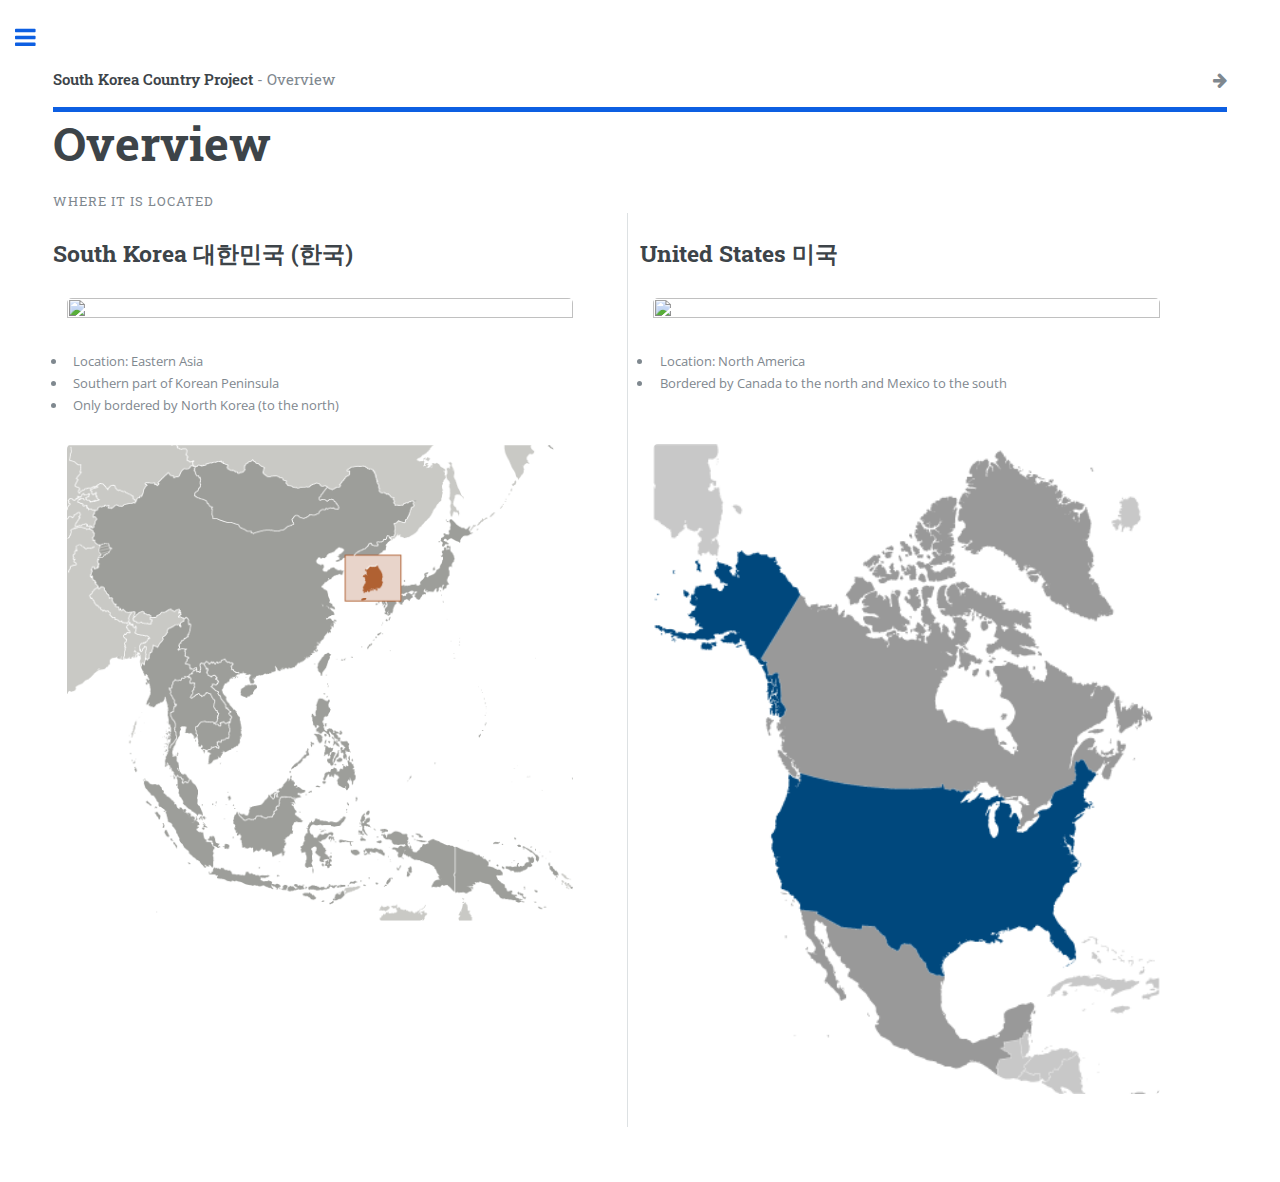
==== commit 43d2b5bc: "Update index.html" ====
--- a/index.html
+++ b/index.html
@@ -33,6 +33,9 @@
 										<div class="posts">
 											<article>
 												<h2>South Korea 대한민국 (한국)</h2>
+												<span class="object">
+													<img src="images/krflag.png" alt="" />
+												</span>
 												<ul>
 													<li>Location: Eastern Asia</li>
 													<li>Southern part of Korean Peninsula</li>
@@ -44,6 +47,9 @@
 											</article>
 											<article>
 												<h2>United States 미국</h2>
+												<span class="object">
+													<img src="images/krflag.png" alt="" />
+												</span>
 												<ul>
 													<li>Location: North America</li>
 													<li>Bordered by Canada to the north and Mexico to the south</li>
--- a/assets/css/main.css
+++ b/assets/css/main.css
@@ -17,7 +17,8 @@
 	border: 0;
 	font-size: 100%;
 	font: inherit;
-	vertical-align: baseline;}
+	vertical-align: baseline;
+}
 
 article, aside, details, figcaption, figure,
 footer, header, hgroup, menu, nav, section {
@@ -2782,8 +2783,8 @@
 		-webkit-flex-wrap: wrap;
 		-ms-flex-wrap: wrap;
 		flex-wrap: wrap;
-		margin: 0 0em 2em -6em;
-		width: calc(133.3333333333% + 6em);
+		margin: 0 0 2em -6em;
+		width: 100%;
 	}
 
 		.posts article {
@@ -2797,14 +2798,14 @@
 			flex-shrink: 1;
 			margin: 0 0 6em 6em;
 			position: relative;
-			width: calc(33.3333333333% - 6em);
+			width: 33.3333333333%;
 		}
 
 			.posts article:before {
 				background: rgba(210, 215, 217, 0.75);
 				content: '';
 				display: block;
-				height: calc(100% + 6em);
+				height: calc(100%);
 				left: -1em;
 				position: absolute;
 				top: 0;
@@ -2819,7 +2820,7 @@
 				height: 1px;
 				position: absolute;
 				right: 0;
-				width: calc(133.3333333333% + 6em);
+				width: 100%;
 			}
 
 			.posts article > :last-child {
@@ -3447,7 +3448,7 @@
 					height: 25em;
 					max-height: 50vh;
 					min-height: 18em;
-					width: 100%;
+					width: 25em;
 				}
 
 		}
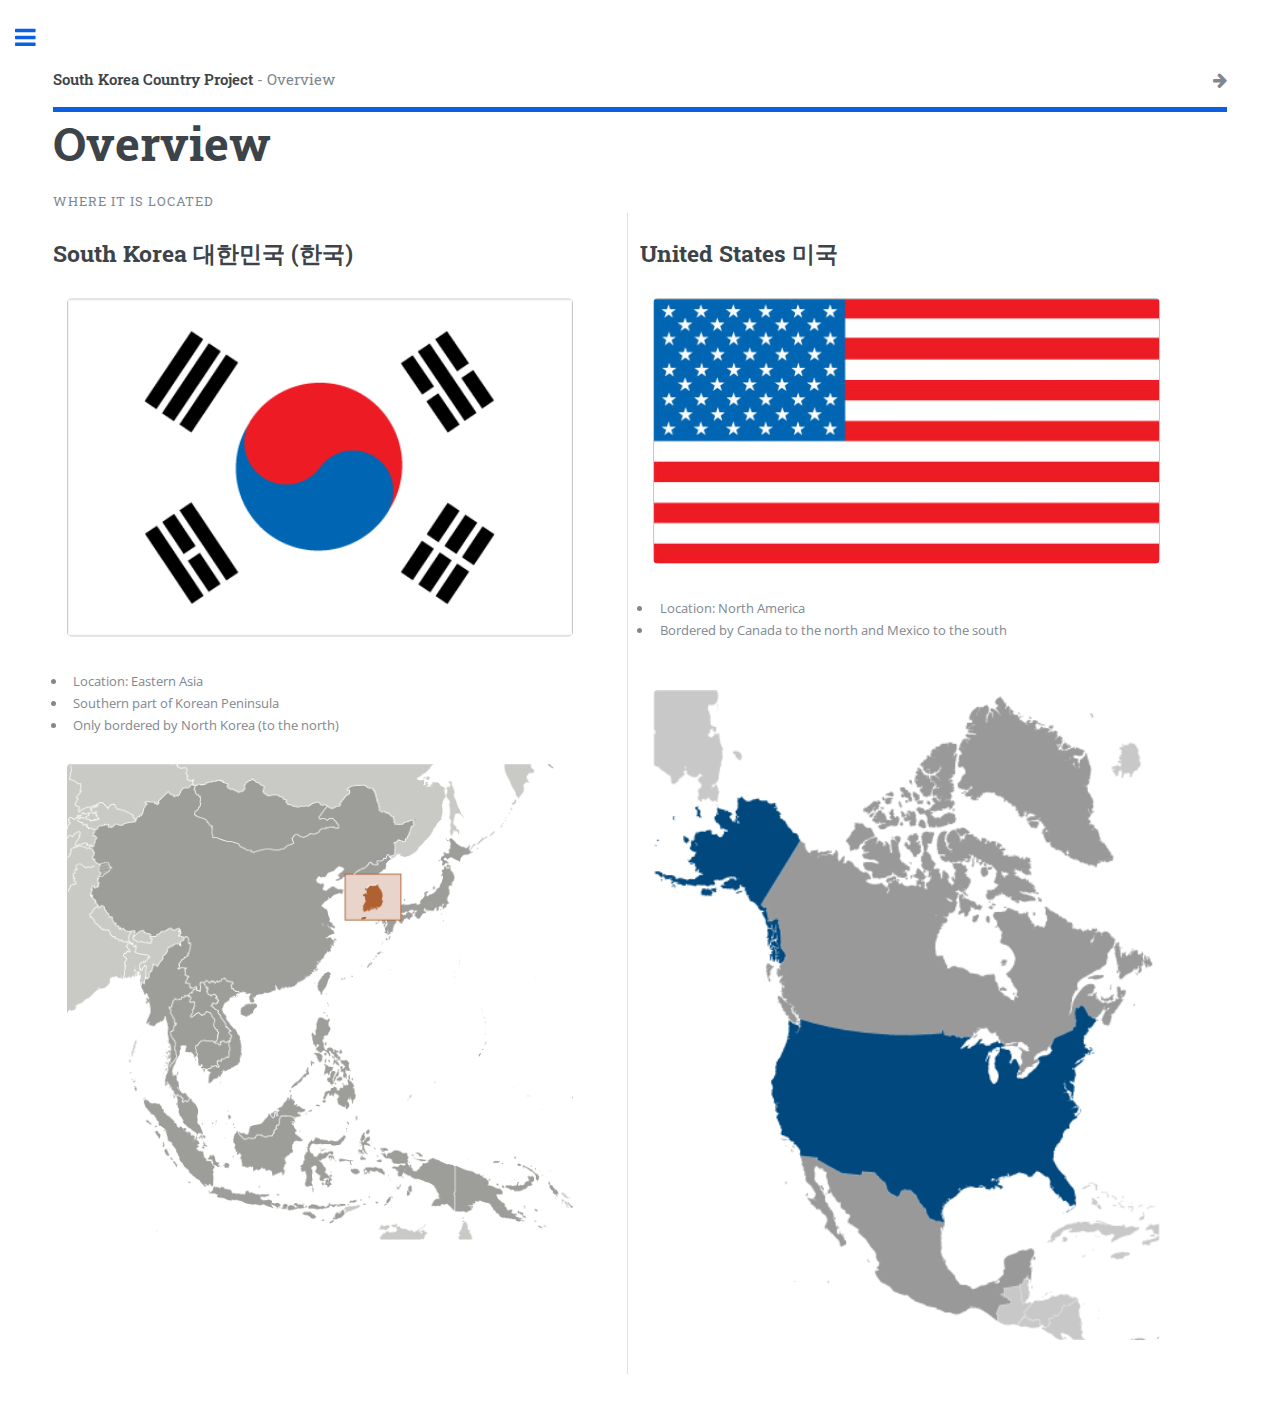
==== commit 132ad48a: "Update index.html" ====
--- a/index.html
+++ b/index.html
@@ -48,7 +48,7 @@
 											<article>
 												<h2>United States 미국</h2>
 												<span class="object">
-													<img src="images/krflag.png" alt="" />
+													<img src="images/usflag.png" alt="" />
 												</span>
 												<ul>
 													<li>Location: North America</li>
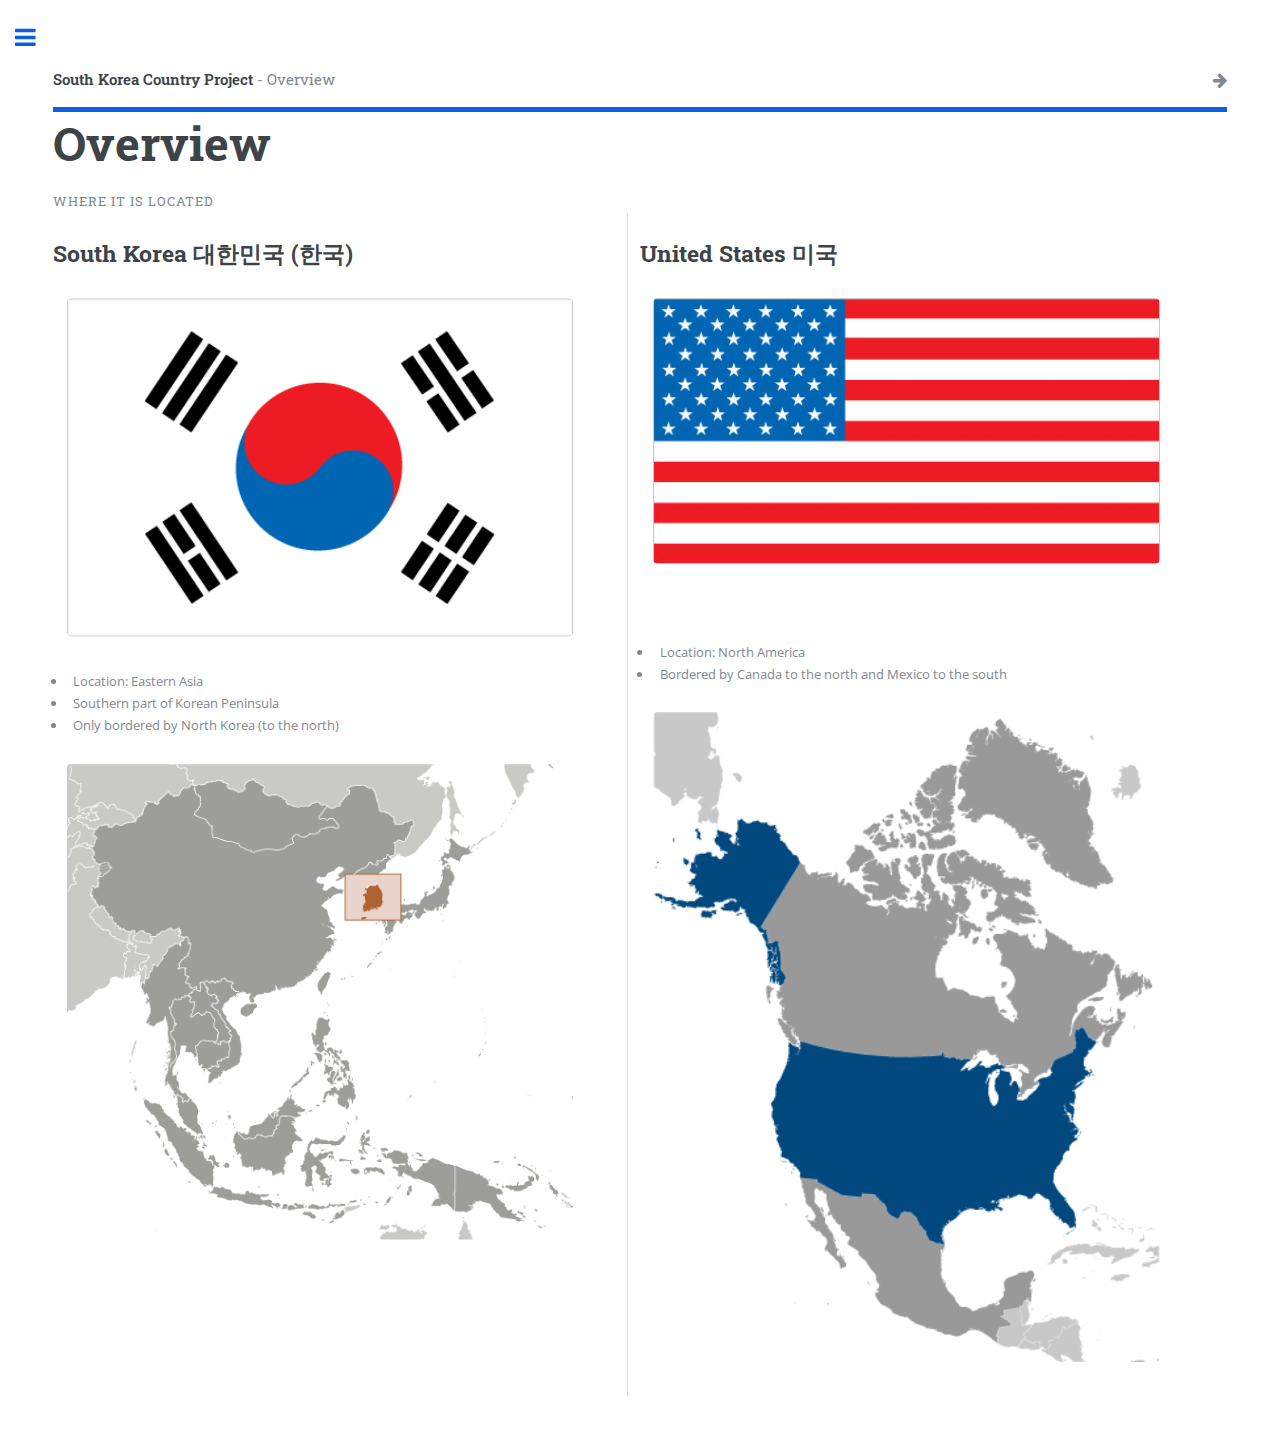
==== commit 3ca2f486: "Update index.html" ====
--- a/index.html
+++ b/index.html
@@ -50,10 +50,10 @@
 												<span class="object">
 													<img src="images/usflag.png" alt="" />
 												</span>
+												<br><br>
 												<ul>
 													<li>Location: North America</li>
 													<li>Bordered by Canada to the north and Mexico to the south</li>
-													<br>
 												</ul>
 												<span class="object">
 														<img src="images/usmap.png" alt="" />
